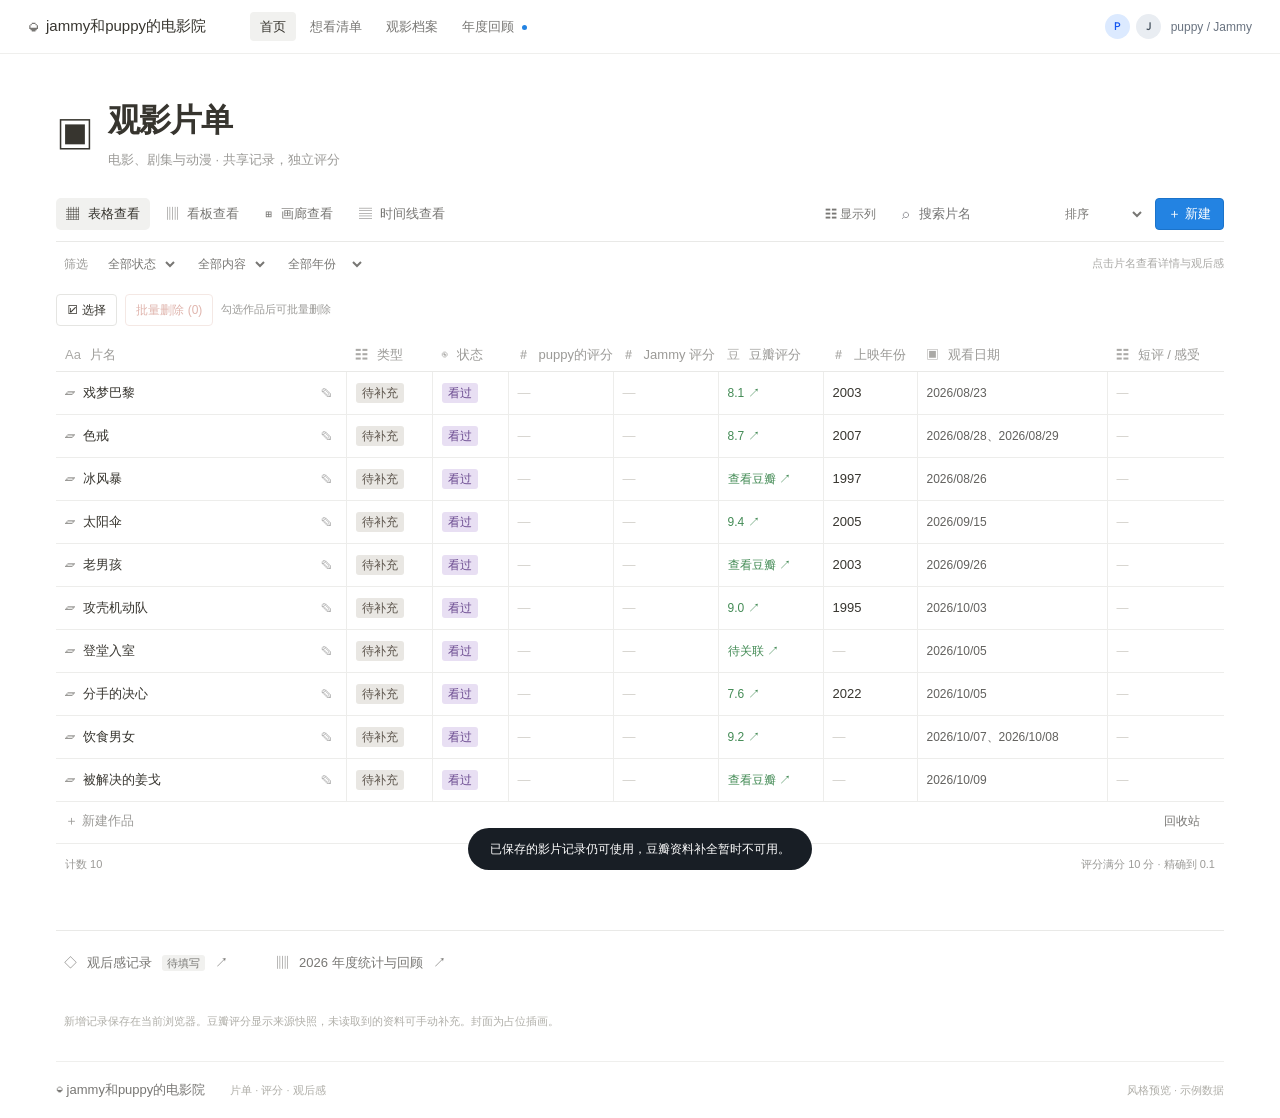
==== frontend/index.html @ 6b5eeed3 "Upload Jammy and Puppy cinema project" ====
<!doctype html>
<html lang="zh-CN">
<head><meta charset="UTF-8"><meta name="viewport" content="width=device-width,initial-scale=1"><meta name="theme-color" content="#ffffff"><title>jammy和puppy的电影院</title><link rel="stylesheet" href="style.css"></head>
<body>
<header class="header"><a class="brand" href="#home"><span class="brand-icon">◒</span> jammy和puppy的电影院<span class="brand-en">a shared viewing archive.</span></a><nav aria-label="主导航"><button data-page="home" class="active">首页</button><button data-page="want">想看清单</button><button data-page="watched">观影档案</button><button data-page="stats">年度回顾 <span class="tiny-dot"></span></button></nav><div class="people"><span class="avatar me">P</span><span class="avatar jammy">J</span><span class="people-label">puppy / Jammy</span></div></header>
<main id="main"></main>
<footer><a class="brand" href="#home">◒ jammy和puppy的电影院</a><span>片单 · 评分 · 观后感</span><span class="prototype">风格预览 · 示例数据</span></footer>
<dialog id="detail"><button class="close" aria-label="关闭详情">×</button><div id="detail-content"></div></dialog>
<dialog id="add" aria-labelledby="add-title"><button class="close" aria-label="关闭添加">×</button><div class="dialog-body"><span class="eyebrow">ADD TO WATCHLIST</span><h2 id="add-title">添加作品</h2><p class="muted add-intro">输入片名，选择正确年份与版本，自动关联豆瓣并带入资料。</p><div id="add-workflow"></div></div></dialog>
<dialog id="delete-confirm" aria-labelledby="delete-title"><button class="close" aria-label="关闭删除确认">×</button><div class="dialog-body"><h2 id="delete-title">删除这部作品？</h2><p id="delete-description"></p><p class="muted">作品将移到回收站，已有资料保留，随时可以恢复。</p><p id="delete-error" role="alert" class="form-error"></p><div class="delete-actions"><button data-cancel-delete>取消</button><button data-confirm-delete class="danger-button">移到回收站</button></div></div></dialog>
<dialog id="trash" aria-labelledby="trash-title"><button class="close" aria-label="关闭回收站">×</button><div class="dialog-body"><h2 id="trash-title">回收站</h2><p class="muted">删除的作品会保留在当前浏览器，可以随时恢复。</p><p id="trash-error" role="alert" class="form-error"></p><div id="trash-list"></div></div></dialog>
<div id="toast" role="status"></div><script src="app.js"></script><script src="film-metadata.js"></script><script src="add-film.js"></script><script src="add-search.js"></script><script src="delete-film.js"></script><script src="edit-film.js"></script><script src="sync-film-metadata.js"></script><script src="name-sources.js"></script>
<script src="metadata-search.js"></script></body></html>
---- frontend/style.css ----
@import url('https://fonts.googleapis.com/css2?family=DM+Sans:wght@400;500;600&family=Outfit:wght@400;500;600&display=swap');
.name-source-note{font-size:12px;color:#787774;line-height:1.8;margin-top:18px}.name-source-note a{color:#2383e2}
.row-selection-toolbar{display:flex;align-items:center;gap:8px;flex-wrap:wrap;margin:6px 0 12px;font-size:12px}.selection-delete-group{display:flex;align-items:center;gap:8px;flex-shrink:0}.row-selection-toolbar button{padding:6px 10px;border:1px solid #e5e5e2;border-radius:4px;background:#fff}.row-selection-toolbar span{color:#9b9a97;font-size:11px}.row-selection-toolbar button:disabled{opacity:.4;cursor:default}.row-selection-toolbar .bulk-delete{color:#b34835;border-color:#e5c6be}.row-checkbox{width:15px;height:15px;accent-color:#2383e2;cursor:pointer;vertical-align:middle}.film-table .selected-film-row td{background:#f1f7fd}
.editable-cell{display:block;width:100%;min-height:32px;text-align:inherit;font:inherit;color:inherit;border-radius:3px;padding:3px 0}.editable-cell:hover{background:#f1f7fd;box-shadow:inset 0 0 0 1px #d3e5f6}.editable-title{display:flex;align-items:center}.editable-title .title-cell{min-width:0;flex:1}.rename-cell{padding:4px;color:#aaa;font-size:12px}.rename-cell:hover{color:#2383e2}.cell-editor{min-width:100px;padding:4px 0}.cell-editor input,.cell-editor select,.cell-editor textarea{width:100%;padding:5px;border:1px solid #2383e2;border-radius:3px;font:inherit;background:#fff;color:#37352f}.cell-editor>div{display:flex;gap:8px;margin-top:4px}.cell-editor button{font-size:11px;color:#2383e2;padding:3px}.cell-error{display:block;color:#b34835;font-size:11px;white-space:normal;line-height:1.5}
.delete-row{font-size:12px;color:#9a6b62;padding:4px 7px;border-radius:4px}.delete-row:hover{background:#faefeb;color:#b34835}.row-footer{display:flex;align-items:center;justify-content:space-between;padding-right:16px}.trash-link{font-size:12px;color:#787774;padding:8px;white-space:nowrap}.delete-actions{display:flex;justify-content:flex-end;gap:12px;margin-top:24px}.delete-actions button{padding:9px 14px;border-radius:4px}.danger-button{background:#b34835;color:#fff}.trash-item{display:flex;justify-content:space-between;align-items:center;gap:16px;padding:14px 0;border-bottom:1px solid #efefed}.trash-item strong{font-size:14px;font-weight:500}.trash-item small{display:block;margin-top:4px;color:#787774;font-size:12px}.undo-delete{margin-left:16px;color:#fff;text-decoration:underline}.detail-delete{margin-top:16px}
.film-candidate{display:block;text-align:left;width:100%;padding:12px 14px;border:1px solid #e5e5e2;border-radius:5px;margin-bottom:8px;background:#fff;line-height:1.5}.film-candidate:hover{background:#f7f7f5}.film-candidate.selected{border-color:#2383e2;background:#f1f7fd}.candidate-name{display:block;font-size:14px;color:#37352f}.candidate-name small{font-size:12px;color:#787774;margin-left:8px}.candidate-meta{display:block;font-size:11px;color:#787774;margin-top:5px;overflow-wrap:anywhere}#film-candidates{max-height:320px;overflow-y:auto}
:root{--blue:#1456f0;--ink:#222222;--muted:#697380;--border:#e5e7eb;--radius:24px;--shadow:0 8px 26px rgba(44,30,116,.09)}
*{box-sizing:border-box}body{margin:0;background:#fff;color:var(--ink);font-family:'DM Sans','Microsoft YaHei',sans-serif;font-size:14px;line-height:1.5}button,input,select{font:inherit}button,a,input,select{-webkit-tap-highlight-color:transparent}button{cursor:pointer;transition:background .2s,transform .2s}button:focus-visible,a:focus-visible,input:focus-visible,select:focus-visible{outline:3px solid #a5c5ff;outline-offset:4px}a{text-decoration:none;color:inherit}button{border:0;background:none;color:inherit}h1,h2,h3,p{margin:0}h1,h2,h3{font-family:'Outfit','Microsoft YaHei',sans-serif;font-weight:500}h2{font-size:28px;letter-spacing:-.6px}h3{font-size:19px}p{line-height:1.8}.header{height:94px;display:flex;align-items:center;justify-content:space-between;max-width:1360px;padding:0 48px;margin:auto;border-bottom:1px solid #f2f3f5;gap:24px}.brand{display:flex;align-items:center;gap:10px;font-size:25px;font-weight:600;white-space:nowrap}.brand-icon{font-size:36px;color:var(--blue);line-height:1;transform:rotate(-30deg)}.brand-en{font-size:10px;font-weight:400;color:#8e8e93;margin-left:5px;align-self:flex-end;padding-bottom:6px}.header nav{display:flex;gap:6px}.header nav button{border-radius:9999px;padding:10px 17px;font-size:13px;color:#697380;white-space:nowrap}.header nav .active{color:#18181b;background:#f0f0f0}.tiny-dot{width:5px;height:5px;background:var(--blue);display:inline-block;border-radius:50%;margin-left:4px;vertical-align:middle}.people{display:flex;align-items:center}.avatar{width:34px;height:34px;border-radius:50%;display:inline-flex;align-items:center;justify-content:center;font-family:Outfit,sans-serif;font-weight:500;border:3px solid white}.me{background:#dceaff;color:#1456f0}.jammy{background:#f4dff0;color:#82457a;margin-left:-7px}.people-label{font-size:11px;color:#697380;margin-left:10px;white-space:nowrap}main{max-width:1280px;padding:0 48px;margin:auto}.hero{display:grid;grid-template-columns:1.15fr 1fr;align-items:center;min-height:416px;gap:64px;padding:56px 0 40px}.eyebrow{font-size:10px;letter-spacing:2.5px;color:#697380;display:block;font-weight:500;margin-bottom:17px}.hero h1{font-size:64px;letter-spacing:-3px;line-height:1.17;font-weight:500}.hero h1 span{color:var(--blue)}.hero p{margin-top:21px;color:var(--muted);font-size:14px}.hero-actions{display:flex;align-items:center;gap:23px;margin-top:27px}.primary{background:#181e25;color:#fff;border-radius:8px;padding:12px 21px;font-size:13px;display:inline-flex;align-items:center;gap:12px}.primary:hover{background:var(--blue);transform:translateY(-1px)}.text-button{font-size:12px;color:#45515e;display:inline-flex;gap:12px;align-items:center}.hero-art{position:relative;height:300px;background:linear-gradient(125deg,#edf1ff,#f5eafb 55%,#fff0e6);border-radius:24px;overflow:hidden;box-shadow:0 0 15px rgba(44,30,116,.1)}.hero-art:before{content:'';position:absolute;width:260px;height:260px;background:radial-gradient(circle,#ea5ec14a,transparent 65%);right:-70px;top:-100px}.orbit{position:absolute;width:360px;height:190px;border:1px solid #fff;border-radius:50%;transform:rotate(-25deg);left:35px;top:65px}.film-ticket{position:absolute;width:165px;height:220px;border-radius:12px;box-shadow:6px 9px 20px #2c1e7418;top:34px;left:22%;transform:rotate(-12deg);background:#203e67;overflow:hidden;color:white}.film-ticket.second{background:#a1b8c2;left:47%;top:48px;transform:rotate(12deg)}.film-ticket .art{height:160px}.film-ticket .ticket-title{font-family:Outfit,'Microsoft YaHei',sans-serif;padding:10px 12px;font-size:13px}.ticket-title small{display:block;font-size:8px;opacity:.65;letter-spacing:2px}.floating-label{position:absolute;bottom:20px;left:22px;background:#ffffffd9;backdrop-filter:blur(8px);padding:9px 14px;border-radius:9999px;font-size:10px;box-shadow:var(--shadow)}.float-heart{position:absolute;right:24px;top:25px;background:white;border-radius:50%;width:39px;height:39px;display:grid;place-items:center;color:var(--blue);font-size:23px}.art{position:relative;overflow:hidden;background:var(--bg);height:186px}.art:before,.art:after{content:'';position:absolute}.art.space{background:radial-gradient(ellipse at 72% 60%,#ffe9b2 0,#cc9f6b 3%,#798aa0 9%,#233449 27%,#071928 68%)}.art.space:before{width:220px;height:64px;border:4px solid #e8dbc777;border-radius:50%;transform:rotate(-18deg);top:45%;left:12%;box-shadow:0 0 15px #fae0b633}.art.space:after{width:3px;height:3px;background:white;left:20%;top:20%;box-shadow:70px 14px #fff,100px -8px #ffffff80,190px 36px #fff,8px 90px #fff,140px 88px #ffffff80}.art.city{background:linear-gradient(#ddb7cc,#b9bed7 50%,#737ca4)}.art.city:before{width:200%;height:60%;bottom:-15px;left:-30%;background:repeating-linear-gradient(90deg,#414963 0 15px,#535d76 15px 29px);transform:rotate(-8deg)}.art.city:after{width:58px;height:58px;background:#ffe9bf;border-radius:50%;top:28px;right:40px;box-shadow:0 0 40px #ffe9bf50}.art.sea{background:linear-gradient(#c1d9de 0 46%,#84b1bf 47%,#347c98)}.art.sea:before{background:#f4e3c4;width:180px;height:100px;bottom:-50px;left:-20px;border-radius:50%;transform:rotate(20deg)}.art.sea:after{border-bottom:75px solid #ecede3;border-left:2px solid transparent;border-right:50px solid transparent;width:0;height:0;bottom:24px;right:65px;filter:drop-shadow(2px 4px 2px #507a88)}.art.forest{background:linear-gradient(#cedbb6,#879f75)}.art.forest:before{width:240%;height:150%;left:-50%;top:26%;border-radius:50%;background:#537b5f;box-shadow:80px -15px 0 #749567}.art.forest:after{width:67px;height:85px;background:#c2cdb0;border-radius:50% 50% 35% 35%;bottom:16px;right:28%;box-shadow:inset 0 -15px #acb99b}.art.orange{background:linear-gradient(130deg,#f4bc8e,#d87c60)}.art.orange:before{width:80px;height:130px;background:#785845;left:40%;bottom:-30px;border-radius:50% 50% 0 0;transform:rotate(-15deg)}.art.orange:after{width:50px;height:50px;background:#f2d5a6;left:45%;top:25px;border-radius:50%}.art-text{position:absolute;bottom:18px;left:20px;right:20px;color:#fff;font-family:Outfit,sans-serif;font-size:20px;letter-spacing:2px;text-shadow:0 2px 12px #0005}.art-text small{display:block;font-size:9px;letter-spacing:3px;opacity:.8}.metrics{display:grid;grid-template-columns:repeat(4,1fr);padding:22px 0;border-top:1px solid #f2f3f5;border-bottom:1px solid #f2f3f5;margin-bottom:46px}.metric{padding:0 27px;border-left:1px solid #f2f3f5}.metric:first-child{padding-left:0;border:0}.metric-label{color:#697380;font-size:11px}.metric-value{font-family:Outfit,sans-serif;font-size:30px;line-height:1.5;letter-spacing:-1px}.metric-value span{font-size:11px;margin-left:9px;letter-spacing:0;color:#8e8e93}.section-heading{display:flex;align-items:center;justify-content:space-between;margin-bottom:24px}.section-heading p{font-size:12px;color:#8e8e93;margin-top:5px}.pill{border-radius:9999px;background:#f0f0f0;padding:8px 14px;font-size:11px}.filters{display:flex;gap:8px;align-items:center;flex-wrap:wrap;margin-bottom:24px}.filters button{border-radius:9999px;padding:8px 15px;color:#697380;font-size:12px}.filters button.active{background:#181e25;color:white}.filters select{background:white;color:#697380;border:1px solid #e5e7eb;border-radius:9999px;padding:7px 12px;font-size:12px}.search{display:flex;align-items:center;gap:8px;color:#8e8e93;border:1px solid #e5e7eb;border-radius:9999px;padding:8px 14px;margin-left:auto}.search input{border:0;outline:0;width:140px;background:transparent;font-size:12px;color:#222}.grid{display:grid;grid-template-columns:repeat(4,1fr);gap:22px}.movie{border:1px solid #f2f3f5;border-radius:20px;overflow:hidden;background:white;text-align:left;padding:0;width:100%;transition:transform .2s,box-shadow .2s}.movie:hover{transform:translateY(-5px);box-shadow:var(--shadow)}.movie .art{margin:8px;border-radius:14px}.movie-body{padding:9px 18px 18px}.movie-meta{display:flex;gap:7px;font-size:10px;color:#8e8e93;margin:6px 0 17px}.movie-bottom{display:flex;justify-content:space-between;align-items:center;font-size:11px;color:#697380}.tag{border-radius:9999px;background:#f0f4ff;color:var(--blue);font-size:10px;padding:4px 8px}.priority{position:absolute;top:12px;left:12px;background:#fffdf1e8;color:#765526;border-radius:9999px;font-size:9px;padding:4px 9px}.scores{font-family:Outfit,sans-serif;font-size:12px}.scores .you{color:var(--blue);margin-right:9px}.scores .other{color:#697380}.lower{display:grid;grid-template-columns:1.1fr 1fr;gap:24px;margin:48px 0 60px}.panel{border:1px solid #e5e7eb;border-radius:24px;padding:28px}.panel h3{font-size:20px}.panel-header{display:flex;justify-content:space-between;align-items:center}.panel p{color:#697380;font-size:12px;margin-top:8px}.review-row{display:flex;align-items:center;gap:14px;margin-top:24px;padding-top:20px;border-top:1px solid #f2f3f5}.mini-art{width:56px;height:70px;border-radius:8px;flex-shrink:0}.review-row h4{margin:0;font-weight:500;font-size:13px}.review-row small{display:block;margin-top:6px;color:#8e8e93;font-size:10px}.review-row .pill{margin-left:auto;color:var(--blue);background:#eff4ff;white-space:nowrap}.recap-panel{background:linear-gradient(130deg,#f2f5ff,#f7f2fa 60%,#fff5ee);border:0;position:relative;overflow:hidden}.recap-panel .eyebrow{font-size:9px;color:#697380;margin-bottom:8px}.recap-number{position:absolute;font:500 128px/1 Outfit,sans-serif;right:12px;bottom:-20px;color:#ffffffb3;letter-spacing:-8px;pointer-events:none}.recap-panel button{margin-top:27px;position:relative}.page-top{padding:52px 0 36px;display:flex;justify-content:space-between;align-items:center}.page-top h1{font-size:42px;letter-spacing:-1.5px}.page-top p{color:#697380;margin-top:9px}.page-top .eyebrow{margin-bottom:12px}.archive{padding-bottom:70px}.empty{text-align:center;padding:60px;color:#697380;grid-column:1/-1}.stats-grid{display:grid;grid-template-columns:1.3fr 1fr;gap:24px;margin-bottom:60px}.bars{display:flex;align-items:flex-end;height:150px;gap:16px;margin:24px 0 10px}.bar-col{flex:1;display:flex;flex-direction:column;align-items:center;justify-content:flex-end;height:100%;gap:8px;color:#697380;font-size:10px}.bar-col i{display:block;background:#c6d7ff;border-radius:7px 7px 3px 3px;width:100%;max-width:35px}.bar-col:nth-child(5) i{background:var(--blue)}.stat-line{display:flex;justify-content:space-between;padding:17px 0;border-bottom:1px solid #f2f3f5;color:#697380;font-size:12px}.stat-line strong{font-weight:500;color:#222}footer{border-top:1px solid #f2f3f5;max-width:1184px;margin:auto;padding:27px 0;display:flex;align-items:center;gap:25px;color:#8e8e93;font-size:10px}footer .brand{color:#222;font-size:18px}footer .prototype{margin-left:auto}dialog{border:0;border-radius:24px;padding:0;width:650px;max-width:calc(100vw - 32px);max-height:88vh;box-shadow:0 20px 80px #181e2526;color:#222}dialog::backdrop{background:#181e254a;backdrop-filter:blur(5px)}.close{position:absolute;right:16px;top:14px;width:32px;height:32px;background:#ffffffd9;border-radius:50%;font-size:24px;z-index:2}.detail-art{height:210px}.dialog-body{padding:32px}.dialog-body h2{margin-bottom:8px}.detail-meta{color:#697380;font-size:12px;margin-bottom:20px}.review-pair{display:grid;grid-template-columns:1fr 1fr;gap:14px;margin:24px 0}.review-box{background:#f7f8fa;border-radius:16px;padding:18px}.review-box .score{font:500 30px Outfit,sans-serif;color:var(--blue);margin:16px 0 10px}.review-box p{font-size:12px;color:#697380}.review-box.locked{background:repeating-linear-gradient(-45deg,#f7f8fa,#f7f8fa 8px,#f2f3f7 8px,#f2f3f7 9px)}.review-box.locked .score{color:#8e8e93}.demo-note{font-size:10px;color:#8e8e93;margin-top:18px}.dialog-search{margin:25px 0 18px;border-radius:12px}.dialog-search input{width:100%;padding:5px}.result{display:flex;align-items:center;gap:16px;border-bottom:1px solid #f2f3f5;padding:13px 0}.result .mini-art{width:45px;height:55px}.result strong{font-weight:500}.result small{display:block;color:#8e8e93;font-size:11px}.result button{margin-left:auto}.muted{color:#697380}#toast{position:fixed;bottom:30px;left:50%;transform:translate(-50%,20px);background:#181e25;color:white;padding:12px 22px;border-radius:9999px;opacity:0;pointer-events:none;transition:.2s;font-size:12px;z-index:10}#toast.show{opacity:1;transform:translate(-50%,0)}
@media(min-width:1450px){.hero{min-height:460px}.hero h1{font-size:72px}.hero-art{height:320px}.film-ticket{top:45px}.film-ticket.second{top:62px}}
@media(max-width:1100px){.brand-en,.people-label{display:none}.header{padding:0 32px}.header nav button{padding:9px 12px}main{padding:0 32px}.hero{gap:32px}.hero h1{font-size:52px}.grid{gap:16px}.movie-body{padding:8px 12px 16px}.movie .art{height:155px}footer{margin:0 32px}.film-ticket{left:15%}.film-ticket.second{left:43%}}
@media(max-width:767px){.header{height:auto;min-height:100px;flex-wrap:wrap;padding:17px 20px 10px;gap:12px}.brand{font-size:22px}.header nav{order:3;width:100%;justify-content:space-between}.header nav button{font-size:11px;padding:8px 11px}.people{margin-left:auto}.avatar{width:29px;height:29px}main{padding:0 20px}.hero{grid-template-columns:1fr;gap:30px;padding:38px 0 30px}.hero h1{font-size:44px;letter-spacing:-2px}.hero p{font-size:12px;margin-top:17px}.hero-art{height:255px}.film-ticket{top:18px;left:22%}.film-ticket.second{top:32px;left:46%}.metrics{grid-template-columns:repeat(2,1fr);gap:18px;margin-bottom:32px;padding:22px 0}.metric{padding:0 16px}.metric:nth-child(3){padding-left:0;border:0}.metric-value{font-size:26px}.grid{grid-template-columns:repeat(2,1fr);gap:14px}.movie .art{height:160px}.art-text{font-size:15px;left:12px}.movie-body h3{font-size:16px}.movie-meta{font-size:9px;margin-bottom:12px}.movie-bottom{font-size:9px;flex-wrap:wrap;gap:8px}.section-heading h2{font-size:23px}.section-heading p{font-size:10px}.search{margin-left:0;flex:1}.search input{width:100%}.filters{gap:5px}.filters button{padding:7px 12px}.filters select{font-size:11px}.lower,.stats-grid{grid-template-columns:1fr;margin:32px 0;gap:16px}.panel{padding:22px}.page-top{padding:35px 0 28px;gap:15px}.page-top h1{font-size:32px}.page-top p{font-size:12px}.page-top .primary{padding:10px 13px;white-space:nowrap;font-size:11px}footer{margin:0 20px;padding:22px 0;flex-wrap:wrap;gap:10px}footer>span:nth-child(2){width:100%;order:3}.dialog-body{padding:25px}.review-pair{grid-template-columns:1fr}.hero-art .art{height:160px}}
@media(prefers-reduced-motion:reduce){*{transition:none!important}}

/* MiniMax typography, gallery spacing and neutral archive presentation. */
/* Previous exploration retained below; database overrides at end define current style. */
.header{position:sticky;top:0;z-index:5;background:#fff;max-width:none;padding-left:max(32px,calc((100vw - 1264px)/2));padding-right:max(32px,calc((100vw - 1264px)/2))}
.header nav button{font-size:14px;font-weight:500}
.jammy{background:#e9edf2;color:#45515e;margin-left:6px}
p{line-height:1.5}
.hero{padding:64px 0;min-height:460px;grid-template-columns:1.2fr 1fr}
.hero h1{font-size:80px;line-height:1.1;font-weight:500;letter-spacing:-3px}
.hero p{font-size:16px;line-height:1.5;color:#45515e}
.hero-art{background:linear-gradient(125deg,#bfdbfe,#e0ddfc 58%,#f5c8ae);box-shadow:0 0 15px rgba(44,30,116,.16)}
.hero-art:before{background:radial-gradient(circle,#3daeff55,transparent 65%)}
.catalog-symbol{position:absolute;right:24px;top:25px;background:#fff9;border-radius:13px;width:39px;height:39px;display:grid;place-items:center;color:var(--blue);font-size:23px}
.film-ticket{transform:rotate(-7deg)}.film-ticket.second{transform:rotate(7deg)}
h2{font-size:31px;font-weight:600;line-height:1.5}
.section-heading p,.movie-meta{font-size:13px;line-height:1.7}
.metric-label{font-size:13px}.metric-value{font-family:'Roboto','DM Sans',sans-serif;font-variant-numeric:tabular-nums}
.movie-body h3{font-size:24px;line-height:1.5}.movie-body{padding:16px 20px 20px}
.movie{box-shadow:0 4px 6px rgba(0,0,0,.04)}
.lower{margin-top:64px;margin-bottom:80px}
.recap-panel{background:linear-gradient(130deg,#e8eeff,#e1ddfb 65%,#f8ddc8)}
footer{max-width:none;background:#181e25;color:#ffffffb3;margin:0;padding:32px max(32px,calc((100vw - 1184px)/2));font-size:13px;border:0}footer .brand{color:#fff}
@media(min-width:768px) and (max-width:1024px){.hero h1{font-size:56px}.hero{gap:32px}.grid{grid-template-columns:repeat(2,1fr)}}
@media(max-width:767px){.header{padding:17px 20px 10px}.header nav button{font-size:12px}.hero{padding:40px 0;grid-template-columns:1fr;min-height:0}.hero h1{font-size:40px;line-height:1.1;letter-spacing:-1.5px}.hero p{font-size:14px}.grid{grid-template-columns:1fr}.movie .art{height:210px}.movie-body h3{font-size:24px}.movie-meta{font-size:13px}.movie-bottom{font-size:12px}.section-heading h2{font-size:26px}.section-heading p{font-size:12px}.lower{margin:40px 0}.film-ticket{left:16%}.film-ticket.second{left:45%}footer{margin:0;padding:28px 20px;font-size:11px}}

/* Notion-inspired database workspace */
/* Timeline uses the same records and database controls. */
[hidden]{display:none!important}.add-intro{font-size:13px;margin:4px 0 20px}.add-source-tabs{display:flex;gap:8px;margin-bottom:20px;border-bottom:1px solid #e9e9e7;padding-bottom:10px}.add-source-tabs button{font-size:12px;padding:7px 10px;border-radius:4px;color:#787774}.add-source-tabs button.active{background:#f1f1ef;color:#37352f}.form-field{display:block;margin-bottom:16px}.form-field>span{display:block;font-size:12px;color:#787774;margin-bottom:7px}.form-field input,.form-field select,.form-field textarea{width:100%;border:1px solid #e5e5e2;border-radius:4px;padding:9px 10px;font:13px/1.5 Arial,'Microsoft YaHei',sans-serif;color:#37352f;background:#fff}.form-field textarea{resize:vertical}.form-field input::placeholder,.form-field textarea::placeholder{color:#b0afa9}.lookup-line{display:flex;gap:8px}.lookup-line input{min-width:0}.secondary-button{flex-shrink:0;border:1px solid #e5e5e2;padding:8px 12px;border-radius:4px;font-size:12px;color:#62615e;background:#f8f8f6;display:inline-flex;align-items:center}.secondary-button:disabled{opacity:.5;cursor:wait}.field-help{font-size:11px;color:#9b9a97;margin:-4px 0 16px}.lookup-notice{font-size:12px;line-height:1.7;color:#62615e;background:#f7f7f5;padding:12px;border-radius:4px;margin:16px 0 22px}.lookup-notice.warning{background:#faf4e8;color:#8b6d34}.form-grid{display:grid;grid-template-columns:1fr 1fr;gap:0 16px}.form-section-heading{font-size:13px;font-weight:500;border-top:1px solid #efefed;padding-top:18px;margin:10px 0 16px}.form-footer{display:flex;align-items:center;justify-content:space-between;gap:12px;border-top:1px solid #efefed;padding-top:16px}.form-footer>span{font-size:11px;color:#9b9a97}.form-footer .primary{background:#2383e2;border-radius:4px;padding:9px 14px}.form-error{font-size:12px;color:#b34835;margin-bottom:12px}.work-information{margin-bottom:20px}.work-information p{white-space:pre-wrap;font-size:12px;color:#62615e;margin:8px 0;line-height:1.7}.work-information span{display:block;color:#9b9a97;font-size:11px;margin-bottom:3px}@media(max-width:767px){.form-grid{grid-template-columns:1fr}.lookup-line{flex-wrap:wrap}.lookup-line .secondary-button{width:100%;justify-content:center}.form-footer{align-items:flex-start;flex-direction:column}.form-footer .primary{width:100%;justify-content:center}.add-source-tabs button{font-size:11px}}
.douban-link{color:#438b55;font-size:12px}.douban-link:hover{text-decoration:underline}.douban-detail{padding:14px 16px;margin:16px 0 22px;border:1px solid #e4ebe3;border-radius:5px;background:#f8fbf7}.douban-detail>a{font-size:14px;color:#438b55}.douban-detail p{font-size:11px;color:#9b9a97;margin-top:6px}.douban-detail .rating-source{font-size:11px;display:inline-block;margin-top:6px}
.column-menu{position:relative;font-size:12px;color:#787774}.column-menu summary{list-style:none;cursor:pointer;white-space:nowrap;padding:6px 8px;border-radius:4px}.column-menu summary::-webkit-details-marker{display:none}.column-menu summary:hover,.column-menu[open] summary{background:#f1f1ef}.column-options{position:absolute;top:34px;right:0;width:218px;padding:8px;background:#fff;border:1px solid #e9e9e7;border-radius:6px;box-shadow:0 6px 24px #00000014;z-index:8;max-height:70vh;overflow-y:auto}.column-options p{font-size:11px;color:#9b9a97;padding:6px 8px 10px}.column-options label{display:flex;align-items:center;gap:9px;padding:6px 8px;border-radius:4px;cursor:pointer;color:#37352f;font-size:12px}.column-options label:hover{background:#f5f5f3}.column-options input{accent-color:#2383e2;margin:0;width:14px;height:14px}.column-options small{margin-left:auto;font-size:10px;color:#aaa9a6}.column-tip{display:block;border-top:1px solid #efefed;margin-top:8px;padding:10px 8px 4px;color:#9b9a97;font-size:10px}
.timeline-controls{display:flex;justify-content:space-between;align-items:center;padding:15px 5px;font-size:13px;color:#787774}.timeline-controls strong{font-weight:500;color:#37352f}.timeline-controls>div{display:flex;align-items:center;gap:8px}.timeline-controls select{border:0;background:#fff;color:#787774;font-size:12px;padding:4px}.timeline-controls button{font-size:13px;padding:3px 9px;border-radius:4px}.timeline-controls button:hover{background:#f1f1ef}.timeline-scroll{overflow:auto;border-top:1px solid #e9e9e7;border-bottom:1px solid #e9e9e7}.timeline-canvas{min-width:calc(270px + var(--track-width));width:100%;position:relative}.timeline-header,.timeline-row{display:grid;grid-template-columns:270px 1fr}.timeline-header{height:53px}.timeline-item{position:sticky;left:0;z-index:2;background:#fff;border-right:1px solid #e9e9e7;border-bottom:1px solid #efefed;display:flex;align-items:center;justify-content:space-between;gap:8px;padding:0 12px;font-size:13px}.timeline-column-title{font-size:12px;color:#9b9a97;font-weight:400}.timeline-item button{padding:0;text-align:left;color:#9b9a97;display:flex;gap:9px;align-items:center;min-width:0}.timeline-item strong{font-weight:400;color:#37352f;overflow:hidden;white-space:nowrap;text-overflow:ellipsis}.timeline-item .notion-tag{flex-shrink:0}.timeline-dates{display:grid;grid-template-columns:repeat(var(--days),1fr);border-bottom:1px solid #e9e9e7}.timeline-day{text-align:center;color:#9b9a97;font-size:11px;padding:5px 0;min-width:0}.timeline-day small{display:block;font-size:10px}.timeline-day span{display:inline-flex;align-items:center;justify-content:center;width:22px;height:22px;margin-top:1px}.timeline-day.weekend{background:#f7f7f5}.timeline-day.today span{background:#2383e2;color:#fff;border-radius:50%}.timeline-row{height:44px}.timeline-track{position:relative;border-bottom:1px solid #efefed;background:repeating-linear-gradient(to right,transparent 0,transparent calc(100% / var(--days) - 1px),#f0f0ee calc(100% / var(--days) - 1px),#f0f0ee calc(100% / var(--days)))}.timeline-row:hover .timeline-item,.timeline-row:hover .timeline-track{background-color:#fafaf8}.timeline-bar{position:absolute;top:7px;height:29px;background:#e3edf9;border:1px solid #ccdff2;color:#355879;border-radius:4px;display:flex;align-items:center;gap:10px;padding:0 9px;overflow:hidden;white-space:nowrap;text-overflow:ellipsis;font-size:12px;text-align:left}.timeline-bar.planned{background:#f5efdf;border:1px dashed #d8cbaa;color:#7d693a}.timeline-bar small{font-size:10px;opacity:.7}.timeline-bar.single{padding:0;justify-content:center;font-size:10px;min-width:20px}.timeline-bar:hover{filter:brightness(.97)}.timeline-unscheduled,.timeline-outside{position:absolute;left:12px;top:14px;font-size:11px;color:#b0afa9}.timeline-legend{display:flex;align-items:center;gap:20px;font-size:11px;color:#9b9a97;padding:13px 4px;flex-wrap:wrap}.timeline-legend>span{display:flex;align-items:center;gap:6px}.timeline-legend>span:last-child{margin-left:auto}.timeline-legend i{display:inline-block;width:13px;height:10px;border-radius:2px}.legend-completed{background:#e3edf9;border:1px solid #ccdff2}.legend-planned{background:#f5efdf;border:1px dashed #d8cbaa}.timeline-note{font-size:11px;color:#9b9a97;margin:0 4px 12px;line-height:1.6}
@media(max-width:767px){.view-tabs{gap:1px;flex-wrap:wrap}.view-tabs button{font-size:11px;padding:6px 7px}.timeline-controls{gap:8px;flex-wrap:wrap}.timeline-legend{gap:10px}.timeline-legend>span:last-child{margin-left:0}.timeline-header,.timeline-row{grid-template-columns:210px 1fr}.timeline-canvas{min-width:calc(210px + var(--track-width))}.timeline-item{padding:0 8px;font-size:12px}}
:root{--ink:#37352f;--muted:#787774;--blue:#2383e2;--border:#e9e9e7}
body{font-family:Arial,'Microsoft YaHei',sans-serif;font-size:14px;color:#37352f}
h1,h2,h3{font-family:inherit}
.header{height:54px;min-height:54px;padding:0 28px;border-bottom:1px solid #efefed;gap:24px;position:sticky;top:0;z-index:5}
.brand{font-size:15px;font-weight:500;gap:8px}.brand-icon{color:#787774;font-size:20px;transform:none}.brand-en{display:none}
.header nav{gap:4px;margin-right:auto;margin-left:20px}.header nav button{font-size:13px;border-radius:4px;padding:5px 10px;color:#787774}.header nav .active{background:#f1f1ef;color:#37352f}
.avatar{width:25px;height:25px;border:0;font-size:11px}.people-label{font-size:12px}
main{max-width:none;padding:0 56px}.database-page{padding-top:46px;padding-bottom:32px}
.database-title{display:flex;align-items:center;gap:14px;margin-bottom:28px}.page-icon{font-size:38px;color:#37352f;line-height:1}.database-title h1{font-size:32px;font-weight:600;line-height:1.3;letter-spacing:-1px}.database-title p{font-size:13px;color:#9b9a97;margin-top:8px}
.database-tools{display:flex;align-items:center;justify-content:space-between;gap:16px;border-bottom:1px solid #e9e9e7;padding-bottom:10px}.view-tabs{display:flex;gap:6px}.view-tabs button{font-size:13px;padding:6px 10px;border-radius:5px;white-space:nowrap;color:#787774}.view-tabs button span{margin-right:5px}.view-tabs button.active{background:#f1f1ef;color:#37352f;font-weight:500}.view-tabs button:hover{background:#f1f1ef}
.table-actions{display:flex;align-items:center;gap:10px}.search{border:0;border-radius:4px;background:none;padding:6px 8px}.search input{font-size:13px;width:120px}.table-actions select,.database-filters select{border:0;background:white;color:#787774;font-size:12px;padding:6px;border-radius:4px;cursor:pointer}.table-actions .primary{background:#2383e2;border:1px solid #1b73ca;border-radius:4px;padding:5px 12px;font-size:13px}.primary:hover{transform:none;background:#1b73ca}
.database-filters{display:flex;align-items:center;gap:10px;padding:8px 0 10px;color:#9b9a97;font-size:12px}.filter-label{padding-left:8px}.database-hint{margin-left:auto;color:#aaa9a6;font-size:11px}
.table-scroll{overflow-x:auto;padding-bottom:3px}.film-table{border-collapse:collapse;width:100%;min-width:1510px;table-layout:fixed;font-size:13px}.film-table th{text-align:left;font-weight:400;color:#9b9a97;height:34px;border-bottom:1px solid #e9e9e7;white-space:nowrap;padding:6px 9px}.film-table th span{margin-right:5px;color:#aaa9a6}.film-table th:first-child{width:290px}.film-table th:nth-child(2){width:75px}.film-table th:nth-child(3){width:86px}.film-table th:nth-child(4){width:76px}.film-table th:nth-child(5){width:74px}.film-table th:nth-child(6),.film-table th:nth-child(7){width:105px}.film-table th:nth-child(8){width:94px}.film-table th:nth-child(9){width:115px}.film-table th:nth-child(10){width:190px}.film-table th:nth-child(11){width:83px}.film-table th:nth-child(12){width:85px}.film-table th:nth-child(13){width:108px}.film-table th:nth-child(14){width:60px}
.film-table td{height:42px;padding:5px 9px;border-bottom:1px solid #ededeb;border-right:1px solid #ededeb;white-space:nowrap;overflow:hidden;text-overflow:ellipsis}.film-table td:last-child{border-right:0}.film-table tbody tr:hover{background:#f7f7f5}.title-cell{display:flex;align-items:center;gap:8px;padding:0;text-align:left;width:100%;height:30px;white-space:nowrap}.title-cell strong{font-weight:500;flex-shrink:0}.doc-icon{font-size:20px;color:#9b9a97}.original-title{font-size:11px;overflow:hidden;text-overflow:ellipsis;color:#787774}.open-arrow{margin-left:auto;color:#9b9a97;opacity:0}.title-cell:hover .open-arrow{opacity:1}
.notion-tag{display:inline-block;font-size:12px;line-height:20px;padding:0 6px;border-radius:3px;color:#5a5249;background:#e9e7e3}.media-电影{background:#ffe2dd;color:#8a4135}.media-剧集{background:#e4def3;color:#654589}.media-动漫{background:#fae8c6;color:#836028}.media-纪录片{background:#dce9e5;color:#356957}.genre-科幻{background:#dce8f6;color:#315d85}.genre-爱情{background:#f5dce6;color:#884964}.genre-剧情{background:#f5e5bc;color:#896b28}.genre-奇幻{background:#e7dcf2;color:#71518c}.genre-自然{background:#dce8db;color:#3c6c46}.status-want{background:#dcebe3;color:#3c6a56}.status-watched{background:#e8dff3;color:#6b4b90}.language{background:#dce9f7;color:#356491}.priority-high{background:#fae3d8;color:#984e2b}.numeric{font-variant-numeric:tabular-nums}.date-cell{font-size:12px;color:#62615e}.blank{color:#d3d1cb}.locked-value,.pending-review{color:#9b9a97;font-size:11px}.pending-review{padding:0}.comment-cell{color:#787774;font-size:12px}.author-cell{color:#787774;font-size:12px}.cover-cell{display:block;width:20px;height:28px;border-radius:3px;padding:0}.cover-cell:before,.cover-cell:after{transform:scale(.2);transform-origin:top left}.new-row{display:block;padding:9px;color:#9b9a97;font-size:13px;text-align:left}.new-row:hover{background:#f1f1ef}.database-summary{display:flex;justify-content:space-between;font-size:11px;color:#9b9a97;border-top:1px solid #ededeb;padding:12px 9px}
.extensions{display:flex;gap:32px;margin-top:46px;border-top:1px solid #e9e9e7;padding:16px 0}.extensions button{display:flex;align-items:center;gap:10px;font-size:13px;color:#787774;padding:6px 8px;border-radius:4px}.extensions button:hover{background:#f1f1ef}.extension-count{font-size:11px;background:#f1f1ef;padding:0 5px;border-radius:3px}.workspace-note{font-size:11px;color:#b0afa9;margin:18px 8px 0}.board-view{display:grid;grid-template-columns:1fr 1fr;gap:24px;padding:18px 0}.board-column{background:#f7f7f5;padding:12px;border-radius:5px}.board-heading{display:flex;align-items:center;gap:12px;margin-bottom:14px;color:#9b9a97;font-size:12px}.board-card{display:block;text-align:left;width:100%;background:white;border:1px solid #e9e9e7;border-radius:5px;margin-bottom:10px;padding:16px;box-shadow:0 2px 3px #00000005}.board-card strong{font-weight:500}.board-card p{font-size:12px;color:#9b9a97;margin:10px 0}.gallery-view{padding:18px 0;gap:16px}.gallery-view .movie{border-radius:5px;box-shadow:0 2px 3px #00000005}.gallery-view .art{margin:0;border-radius:0;height:170px}.gallery-view .movie-body h3{font-size:16px}.gallery-view .movie-meta{font-size:12px}.gallery-view .movie-body{padding:14px}.movie:hover{transform:none;box-shadow:0 2px 8px #00000008}.tag,.pill{border-radius:4px}.panel{border-radius:5px;box-shadow:none}.page-top h1{font-size:32px}.metrics{margin-bottom:32px}.recap-panel{background:#f7f7f5}footer{margin:0 56px;background:white;color:#b0afa9;border-top:1px solid #efefed;padding:18px 0;font-size:11px}footer .brand{color:#787774;font-size:13px}dialog{border-radius:8px}.detail-art{height:150px}.review-box{border-radius:5px}.dialog-body h2{font-size:26px}
@media(max-width:1024px){main{padding:0 32px}footer{margin:0 32px}.database-hint{display:none}.header{padding:0 24px}.header nav{margin-left:0}.people-label{display:none}.gallery-view{grid-template-columns:repeat(2,1fr)}}
@media(max-width:767px){.header{height:auto;min-height:76px;flex-wrap:wrap;padding:12px 16px 8px;gap:10px}.header nav{order:3;width:100%;justify-content:flex-start;gap:5px}.header nav button{font-size:12px;padding:4px 8px}.people{margin-left:auto}main{padding:0 16px}.database-page{padding-top:28px}.database-title h1{font-size:28px}.database-title p{font-size:12px}.database-title{margin-bottom:22px}.database-tools{flex-wrap:wrap;gap:10px}.table-actions{width:100%;justify-content:flex-end}.table-actions .search{margin-right:auto}.database-filters{gap:4px;flex-wrap:wrap}.filter-label{display:none}.database-summary{gap:10px;font-size:10px}.extensions{flex-direction:column;gap:8px;margin-top:30px}.board-view{grid-template-columns:1fr}.gallery-view{grid-template-columns:1fr}.workspace-note{margin:16px 0}footer{margin:0 16px;padding:18px 0}.film-table th:first-child{width:240px}.film-table th:first-child,.film-table td:first-child{position:sticky;left:0;background:#fff;z-index:1;border-right:1px solid #e9e9e7}.original-title{display:none}.page-top{align-items:flex-start}.metrics{grid-template-columns:1fr 1fr}}
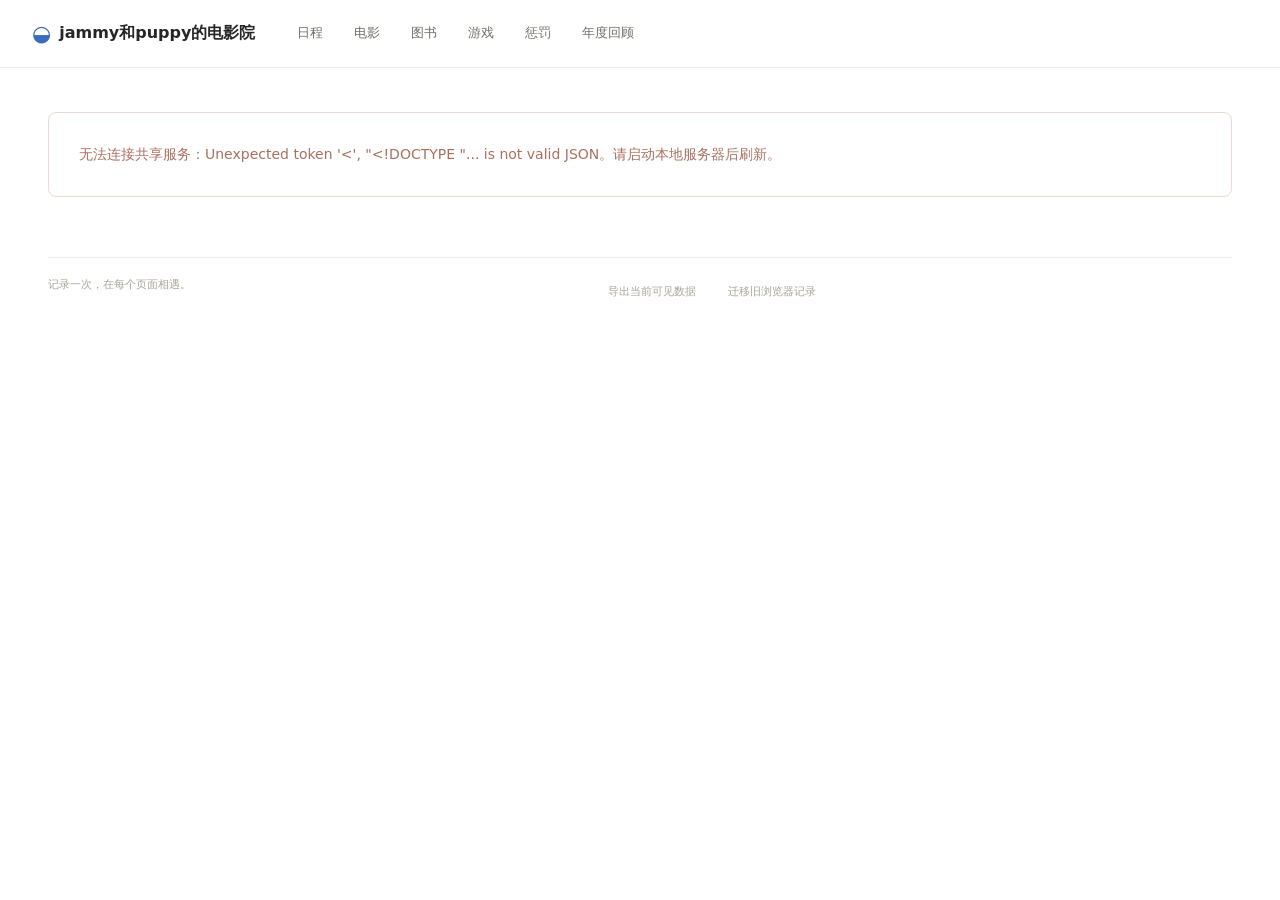
==== commit 36ecbe2f: "Build shared life tracker with infinite timeline and Jammy handoff" ====
--- a/frontend/index.html
+++ b/frontend/index.html
@@ -1,13 +1,3 @@
 <!doctype html>
-<html lang="zh-CN">
-<head><meta charset="UTF-8"><meta name="viewport" content="width=device-width,initial-scale=1"><meta name="theme-color" content="#ffffff"><title>jammy和puppy的电影院</title><link rel="stylesheet" href="style.css"></head>
-<body>
-<header class="header"><a class="brand" href="#home"><span class="brand-icon">◒</span> jammy和puppy的电影院<span class="brand-en">a shared viewing archive.</span></a><nav aria-label="主导航"><button data-page="home" class="active">首页</button><button data-page="want">想看清单</button><button data-page="watched">观影档案</button><button data-page="stats">年度回顾 <span class="tiny-dot"></span></button></nav><div class="people"><span class="avatar me">P</span><span class="avatar jammy">J</span><span class="people-label">puppy / Jammy</span></div></header>
-<main id="main"></main>
-<footer><a class="brand" href="#home">◒ jammy和puppy的电影院</a><span>片单 · 评分 · 观后感</span><span class="prototype">风格预览 · 示例数据</span></footer>
-<dialog id="detail"><button class="close" aria-label="关闭详情">×</button><div id="detail-content"></div></dialog>
-<dialog id="add" aria-labelledby="add-title"><button class="close" aria-label="关闭添加">×</button><div class="dialog-body"><span class="eyebrow">ADD TO WATCHLIST</span><h2 id="add-title">添加作品</h2><p class="muted add-intro">输入片名，选择正确年份与版本，自动关联豆瓣并带入资料。</p><div id="add-workflow"></div></div></dialog>
-<dialog id="delete-confirm" aria-labelledby="delete-title"><button class="close" aria-label="关闭删除确认">×</button><div class="dialog-body"><h2 id="delete-title">删除这部作品？</h2><p id="delete-description"></p><p class="muted">作品将移到回收站，已有资料保留，随时可以恢复。</p><p id="delete-error" role="alert" class="form-error"></p><div class="delete-actions"><button data-cancel-delete>取消</button><button data-confirm-delete class="danger-button">移到回收站</button></div></div></dialog>
-<dialog id="trash" aria-labelledby="trash-title"><button class="close" aria-label="关闭回收站">×</button><div class="dialog-body"><h2 id="trash-title">回收站</h2><p class="muted">删除的作品会保留在当前浏览器，可以随时恢复。</p><p id="trash-error" role="alert" class="form-error"></p><div id="trash-list"></div></div></dialog>
-<div id="toast" role="status"></div><script src="app.js"></script><script src="film-metadata.js"></script><script src="add-film.js"></script><script src="add-search.js"></script><script src="delete-film.js"></script><script src="edit-film.js"></script><script src="sync-film-metadata.js"></script><script src="name-sources.js"></script>
-<script src="metadata-search.js"></script></body></html>
+<html lang="zh-CN"><head><meta charset="UTF-8"><meta name="viewport" content="width=device-width,initial-scale=1"><meta name="theme-color" content="#ffffff"><title>jammy和puppy的电影院</title><link rel="stylesheet" href="life.css"></head>
+<body><header class="shell-header"><a class="shell-brand" href="#schedule"><span>◒</span>jammy和puppy的电影院</a><nav class="shell-nav" aria-label="主导航"><button data-page="schedule">日程</button><button data-page="movie">电影</button><button data-page="book">图书</button><button data-page="game">游戏</button><button data-page="punishment">惩罚</button><button data-page="stats">年度回顾</button></nav><div class="identity" id="identity"></div></header><div id="preview"></div><main id="main"><p class="muted">正在打开我们的记录…</p></main><footer class="shell-footer"><span>记录一次，在每个页面相遇。</span><div class="data-actions"><button id="export-shared">导出当前可见数据</button><button id="import-old">迁移旧浏览器记录</button></div><span id="sync-status" class="live-status"></span></footer><dialog id="modal"></dialog><div id="toast" class="toast" role="status"></div><script src="film-metadata.js"></script><script src="timeline-engine.js"></script><script src="life.js"></script></body></html>
--- a/frontend/life.css
+++ b/frontend/life.css
@@ -0,0 +1,294 @@
+:root{--ink:#262626;--muted:#96958f;--line:#eaeae7;--blue:#1456f0;--movie:#6d5acb;--book:#469470;--game:#cb8c2e;--other:#74808e;--punishment:#b57780}
+.visual-schedule .visual-toolbar{padding-bottom:12px;gap:16px;flex-wrap:wrap}.visual-schedule .visual-controls{gap:5px}.visual-schedule .visual-scroll{max-height:420px;cursor:grab;touch-action:pan-x pinch-zoom;user-select:none;-webkit-user-select:none}.visual-schedule .visual-scroll.is-panning,.visual-schedule .is-panning .axis-date{cursor:grabbing}.visual-schedule .is-panning .axis-date{background:none}.visual-schedule .axis-date{cursor:grab}.visual-schedule .axis-numeral{font-size:11px;font-weight:500;letter-spacing:0;color:#7c8796;top:calc(var(--axis-y) + 18px)}.visual-schedule .axis-date.is-today .axis-numeral{font-size:12px;color:#416a9f;font-weight:600;background:#eef4fc;border-radius:5px;left:2px;width:calc(100% - 4px);padding:2px 0}.visual-schedule .node-connector{background:#e2e7ed}.visual-schedule .visual-node{width:36px;height:36px;border:0;padding:6px;border-radius:50%;background:white;box-shadow:none;color:var(--node-color);cursor:grab;outline:none;transition:transform .16s,background .16s}.visual-schedule .visual-node:hover{background:#f3f6fa;box-shadow:none;transform:scale(1.1)}.visual-schedule .visual-node>svg{border-radius:0}.visual-schedule .visual-node.is-plan{outline:1px dashed #b9c3d1;outline-offset:1px;box-shadow:none}.visual-schedule .visual-node:focus-visible{outline:2px solid #92b6ff;outline-offset:3px}.visual-schedule .today-marker{width:10px;height:10px;box-shadow:0 0 0 3px #edf3fb}.visual-schedule .icon-control{width:30px;height:30px;padding:6px}.visual-schedule .icon-control svg{width:18px;height:18px}
+@media(prefers-reduced-motion:reduce){.visual-schedule *{transition:none!important;scroll-behavior:auto!important}}@media(max-width:767px){.visual-schedule .current-date strong{font-size:24px}.visual-schedule .visual-toolbar{gap:12px}.visual-schedule .visual-controls{gap:3px}.visual-schedule .current-date{gap:5px}}
+.current-date{display:flex;gap:8px;align-items:baseline;padding:0 4px;white-space:nowrap}.current-date span{font-size:11px;color:#8d96a2}.current-date strong{font-size:28px;line-height:1.2;font-weight:500;letter-spacing:-1px;color:#334a6a;font-variant-numeric:tabular-nums}.current-date small{font-size:11px;color:#aaa}.view-date-range{color:#7e8999;font-size:11px;letter-spacing:.3px;padding:0 4px 8px;min-height:26px;font-variant-numeric:tabular-nums}.event-hover-card{position:fixed;z-index:15;width:236px;min-height:104px;padding:14px 16px;background:#fff;border:1px solid #e4e8ee;border-radius:8px;box-shadow:0 8px 28px #27384d12;pointer-events:auto}.event-hover-card[hidden]{display:none}.event-hover-card strong{display:block;font-size:13px;font-weight:500;overflow-wrap:anywhere}.event-hover-card>span{font-size:11px;color:#9ca3ac}.hover-actions{display:flex;gap:8px;margin-top:7px}.hover-actions button{width:26px;height:26px;padding:5px;color:#8c99aa}.hover-actions svg{width:16px;height:16px}
+.visual-schedule-page .shell-footer{display:none}.visual-schedule-page main{padding-top:28px;padding-bottom:20px}.visual-schedule-page .preview-strip{font-size:10px}
+*{box-sizing:border-box}body{margin:0;background:white;color:var(--ink);font:14px/1.6 'DM Sans','Microsoft YaHei',system-ui,sans-serif}button,input,select,textarea{font:inherit;color:inherit}button{cursor:pointer;border:0;background:none;border-radius:6px;padding:7px 12px}button:hover{background:#f4f4f1}button:disabled{opacity:.4;cursor:default}a{color:var(--blue);text-decoration:none}input,select,textarea{border:1px solid #e0e0dc;border-radius:6px;padding:9px 12px;background:white;max-width:100%}textarea{resize:vertical}button:focus-visible,a:focus-visible,input:focus-visible,select:focus-visible,textarea:focus-visible{outline:2px solid #92b6ff;outline-offset:3px}h1,h2,h3,p{margin:0}h1{font-size:32px;font-weight:600;letter-spacing:-1px}h2{font-size:22px;font-weight:500}h3{font-size:16px;font-weight:500}
+.shell-header{border-bottom:1px solid var(--line);padding:16px 32px;display:flex;gap:28px;align-items:center;flex-wrap:wrap}.shell-brand{font-size:16px;color:var(--ink);font-weight:600;white-space:nowrap}.shell-brand span{color:#3c6dbd;font-size:22px;vertical-align:middle;margin-right:8px}.shell-nav{display:flex;gap:3px}.shell-nav button{font-size:13px;border-radius:999px;color:#6f6e68;padding:6px 14px}.shell-nav button.active{background:#f0f0ed;color:#222}.identity{margin-left:auto;display:flex;align-items:center;gap:8px;font-size:12px}.avatar{display:inline-grid;place-items:center;background:#e7eef9;color:#4a70a9;width:26px;height:26px;border-radius:50%;font-size:11px}.avatar.j{background:#eee9f5;color:#7c6c9a}.preview-strip{font-size:11px;color:#918675;background:#faf8f2;padding:6px 32px;display:flex;align-items:center;gap:18px}.preview-strip button{font-size:11px;padding:2px 7px}main{max-width:1600px;padding:44px 48px 60px;margin:auto}.page-heading{display:flex;align-items:flex-end;justify-content:space-between;gap:20px;margin-bottom:28px}.page-heading p{color:var(--muted);margin-top:6px;font-size:13px}.page-heading .symbol{font-weight:400;margin-right:10px}.dark-button{background:#252b32;color:#fff;border-radius:7px;padding:9px 17px;white-space:nowrap}.dark-button:hover{background:#3e454d}.secondary{background:#f2f2ef}.muted{color:var(--muted);font-size:12px}
+.tools{display:flex;gap:10px;align-items:center;flex-wrap:wrap;padding:12px 0;border-bottom:1px solid var(--line)}.tools .spacer{flex:1}.chips{display:flex;gap:4px;flex-wrap:wrap}.chips button{border-radius:999px;font-size:12px;padding:5px 12px;color:#8b8b85}.chips .active{background:#efefed;color:#222}.tools input,.tools select{border:0;font-size:12px;padding:6px 8px;max-width:190px}.summary{display:flex;gap:30px;margin:18px 0 24px;color:#94948d;font-size:12px}.summary strong{font-size:16px;font-weight:500;color:#555;margin-right:5px}.plan-row{display:flex;align-items:center;gap:16px;padding:10px 0;border-bottom:1px solid #f1f1ee;font-size:13px}.plan-row .title{flex:1}.badge{display:inline-block;border-radius:4px;padding:1px 6px;font-size:11px;background:#efefec;color:#78786f;white-space:nowrap}.badge.want{background:#e7efea;color:#557963}.badge.active{background:#faf0d9;color:#a18139}.badge.done{background:#ece7f5;color:#7b6e99}
+.table-wrap{overflow:auto;margin-top:0}.library-table{width:100%;min-width:850px;border-collapse:collapse;table-layout:fixed;font-size:12px}.library-table th{font-weight:400;color:#99978f;text-align:left;padding:9px 10px;border-bottom:1px solid #dddcd5;white-space:nowrap}.library-table td{padding:8px 10px;border-bottom:1px solid var(--line);border-right:1px solid #efefeb;height:43px;vertical-align:middle}.library-table td:last-child{border-right:0}.library-table .name-cell{font-size:13px}.work-name{padding:0;text-align:left;display:block}.original-name{display:block;color:#a8a69e;font-size:10px;margin-top:2px;overflow:hidden;text-overflow:ellipsis;white-space:nowrap}.cell-button{display:block;padding:0;min-width:28px;text-align:left;width:100%;min-height:25px}.empty-score{color:#c0bdb5}.genre-text{background:#f2eee4;color:#847754;border-radius:3px;padding:2px 5px;font-size:11px}.tiny-button{font-size:11px;color:#92918a;padding:4px 8px}.selection-tools{display:flex;gap:4px;align-items:center;padding:10px 0;font-size:12px}.danger{color:#b86969}.column-menu{position:absolute;z-index:4;right:20px;background:white;border:1px solid var(--line);padding:12px;box-shadow:0 5px 18px #0000000c;border-radius:8px}.column-menu label{display:block;padding:4px;font-size:12px}.empty-state{padding:65px 20px;text-align:center;color:#a6a49c}.empty-state h3{color:#75736c;margin-bottom:8px}.empty-state button{margin-top:20px}
+.punishment-balance{display:grid;grid-template-columns:1fr 1fr;gap:20px;margin:24px 0}.balance-panel{border:1px solid var(--line);border-radius:10px;padding:24px;display:flex;align-items:center;justify-content:space-between}.balance-panel h3{font-size:14px}.balance-panel .number{font-size:36px;font-weight:500;color:#555}.balance-panel p{font-size:11px;color:#a09b91;margin-top:8px}.demands{display:grid;grid-template-columns:repeat(2,1fr);gap:16px;margin-top:20px}.demand-card{border:1px solid var(--line);border-radius:8px;padding:18px}.demand-card p{font-size:13px;margin:10px 0}.demand-card footer{display:flex;align-items:center;justify-content:space-between;font-size:11px;color:#a09b91}.stats-grid{display:grid;grid-template-columns:repeat(4,1fr);gap:16px;margin-bottom:36px}.stat-panel{border:1px solid var(--line);border-radius:8px;padding:22px}.stat-panel strong{display:block;font-size:30px;font-weight:500;margin-top:8px}.stats-bars{display:flex;gap:10px;align-items:end;height:190px;padding-top:20px;border-bottom:1px solid var(--line)}.bar{flex:1;text-align:center;font-size:11px;color:#aaa}.bar i{display:block;background:#dbe5f5;border-radius:4px 4px 0 0;max-height:140px;min-height:2px;margin:8px 0}.section-heading{font-size:18px;margin:28px 0 12px}
+dialog{border:1px solid #e4e4df;border-radius:10px;padding:0;max-width:650px;width:calc(100% - 36px);max-height:90vh;box-shadow:0 15px 60px #00000012}dialog::backdrop{background:#181e2530}.modal-body{padding:28px;position:relative}.close-modal{position:absolute;right:14px;top:10px;font-size:22px;color:#a09e97}.modal-body h2{margin-bottom:8px}.modal-subtitle{font-size:12px;color:#a09e97;margin-bottom:24px}.form-group{margin:18px 0}.form-group>label{font-size:12px;color:#98968e;display:block;margin-bottom:7px}.form-group input:not([type=checkbox]),.form-group select,.form-group textarea{width:100%}.segmented{display:flex;gap:6px;flex-wrap:wrap}.segmented button{border:1px solid #e5e4df;padding:7px 13px;font-size:12px}.segmented button.active{background:#edf2fb;border-color:#b9cbea;color:#5273aa}.form-row{display:grid;grid-template-columns:1fr 1fr;gap:16px}.form-row .form-group{margin:8px 0}.form-footer{display:flex;justify-content:space-between;align-items:center;gap:12px;border-top:1px solid var(--line);padding-top:18px;margin-top:24px}.form-error{color:#b56b65;font-size:12px;white-space:pre-wrap;min-height:20px}.form-status{color:#829475;font-size:11px;margin-top:8px}.participant-button.active{background:#eef2f8;border-color:#c7d5e8}.candidate-list{margin-top:10px}.candidate{width:100%;text-align:left;border:1px solid var(--line);border-radius:6px;margin:5px 0;padding:10px}.candidate strong{font-weight:500;display:block;font-size:13px}.candidate small{color:#999;font-size:11px}.candidate.selected{border-color:#8faee0;background:#f4f8ff}details{margin:14px 0}details summary{cursor:pointer;color:#96948b;font-size:12px}
+.review-grid{display:grid;grid-template-columns:1fr 1fr;gap:16px;margin-top:20px}.review-panel{border:1px solid var(--line);border-radius:7px;padding:16px}.review-panel textarea,.review-panel input{width:100%;margin-top:10px}.review-panel .rating{font-size:30px;margin:10px 0;color:#777}.review-panel .locked{font-size:12px;color:#a5a098;padding:25px 0}.review-panel p{white-space:pre-wrap;font-size:12px;color:#777}.review-panel button{font-size:12px;margin-top:10px}.record-history{margin-top:22px;border-top:1px solid var(--line);padding-top:16px}.record-history button{display:block;width:100%;text-align:left;font-size:12px;border-bottom:1px solid #f2f1ed;border-radius:0}.metadata-grid{display:grid;grid-template-columns:1fr 1fr;gap:12px}.metadata-grid label{font-size:11px;color:#999}.metadata-grid input,.metadata-grid select{width:100%;font-size:12px;padding:7px}.work-detail-link{font-size:12px;color:#829875}.shell-footer{margin:0 48px;padding:18px 0;border-top:1px solid var(--line);display:flex;gap:20px;justify-content:space-between;font-size:11px;color:#a7a49a}.toast{position:fixed;bottom:24px;left:50%;transform:translateX(-50%);background:#282d35;color:white;font-size:12px;border-radius:8px;padding:10px 18px;z-index:20;max-width:90vw;display:none}.toast.visible{display:block}.login-panel{max-width:380px;margin:70px auto}.login-panel h1{font-size:26px}.login-panel input,.login-panel select{width:100%}.data-actions{display:flex;gap:8px;flex-wrap:wrap;font-size:11px}.live-status{font-size:11px;color:#9ca28d}.page-error{padding:30px;border:1px solid #ecd9d3;border-radius:8px;color:#a97060}.reveal-switch{display:flex;gap:8px;align-items:center;margin:20px 0;font-size:12px}.status-action{border:1px solid var(--line)}
+.visual-schedule{padding-top:0}.visual-toolbar{display:flex;align-items:center;justify-content:space-between;padding:0 4px 24px}.visual-controls{display:flex;gap:9px;align-items:center}.icon-control{position:relative;width:36px;height:36px;display:grid;place-items:center;border-radius:50%;padding:8px;color:#a3a6a9;cursor:pointer}.icon-control svg{width:20px;height:20px}.icon-control:hover{background:#f0f3f6;color:#626f7e}.visual-add{background:#273444;color:#fff}.visual-add:hover{background:#3b506a;color:white}.date-control input{opacity:0;position:absolute;inset:0;width:100%;height:100%;cursor:pointer;padding:0;border:0}.visual-scroll{overflow-x:auto;overflow-y:auto;max-height:72vh;scrollbar-width:thin;scrollbar-color:#e1e3e6 transparent;overscroll-behavior-x:contain;border:0;border-radius:0;background:white}.visual-track{position:relative;min-width:100%;isolation:isolate}.single-axis{position:absolute;top:var(--axis-y);left:24px;right:24px;height:2px;background:linear-gradient(90deg,transparent,#d8dde4 2%,#c8d4e3 96%,transparent);z-index:0}.axis-date{position:absolute;top:0;height:100%;border-radius:0;padding:0;background:transparent;color:#a5abb3;z-index:1}.axis-date:hover{background:linear-gradient(transparent 25%,#f0f4f84a 48%,transparent 75%)}.axis-date.drag-over{background:#ecf3fc65}.axis-tick{position:absolute;width:1px;height:10px;top:calc(var(--axis-y) - 4px);left:50%;background:#cfd5de}.axis-dot{position:absolute;top:calc(var(--axis-y) - 3px);left:calc(50% - 3px);width:7px;height:7px;background:#d6dce5;border-radius:50%;border:2px solid white;opacity:0;transition:opacity .2s}.axis-date:hover .axis-dot{opacity:1}.axis-numeral{position:absolute;top:calc(var(--axis-y) + 23px);left:0;width:100%;font-size:10px;letter-spacing:.5px;font-variant-numeric:tabular-nums}.axis-date.is-today .axis-numeral{color:#7693bd}.node-connector{position:absolute;width:1px;background:#dce1e7;z-index:2;pointer-events:none}.visual-node{position:absolute;width:74px;height:74px;padding:0;border-radius:50%;background:#f1f3f8;border:4px solid white;box-shadow:0 0 0 1px #e5e8ed,0 4px 14px #303f5310;z-index:3;cursor:grab;transition:transform .18s,box-shadow .18s}.visual-node:hover{transform:translateY(-3px) scale(1.06);background:#f1f3f8;box-shadow:0 0 0 2px #cad5e4,0 8px 22px #303f5314}.visual-node>svg,.symbol-art{display:block;width:100%;height:100%;border-radius:50%;overflow:hidden}.symbol-art{background:color-mix(in srgb,var(--node-color) 9%,white);color:var(--node-color);padding:16px}.symbol-art svg{width:100%;height:100%}.visual-node.is-plan{outline:1px dashed #aebcd0;outline-offset:4px;box-shadow:0 3px 14px #303f5307}.visual-node.is-plan>svg,.visual-node.is-plan .symbol-art{opacity:.63}.node-state{position:absolute;right:-6px;bottom:0;width:20px;height:20px;display:grid;place-items:center;border-radius:50%;background:white;color:#92a692;border:1px solid #e8ece7}.node-state svg{width:13px;height:13px}.is-plan .node-state{color:#a1b0c4}.node-people{position:absolute;bottom:-14px;left:0;width:100%;display:flex;gap:3px;justify-content:center}.node-people i{width:4px;height:4px;border-radius:50%}.puppy-dot{background:#96b4d9}.jammy-dot{background:#b8a7cf}.today-marker{position:absolute;top:calc(var(--axis-y) - 5px);width:12px;height:12px;transform:translateX(-50%);border-radius:50%;background:#82a3d1;border:3px solid white;box-shadow:0 0 0 4px #edf3fb;pointer-events:none;z-index:4}
+@media(max-width:1100px){.shell-header{padding:14px 24px;gap:12px}.shell-brand{font-size:14px}.shell-nav button{padding:5px 10px}main{padding:32px 24px}.shell-footer{margin:0 24px}}@media(max-width:767px){.shell-header{padding:12px 16px}.shell-nav{order:3;width:100%;overflow:auto;white-space:nowrap}.shell-nav button{font-size:12px;padding:5px 12px}.identity{font-size:11px}.preview-strip{padding:5px 16px;gap:10px}main{padding:26px 16px 40px}h1{font-size:27px}.page-heading{align-items:flex-start;gap:10px}.page-heading p{font-size:11px}.page-heading .dark-button{font-size:12px;padding:8px 10px}.summary{gap:16px;font-size:10px}.tools{gap:8px}.tools .spacer{display:none}.range-controls{width:100%;justify-content:flex-end}.timeline .day{min-width:175px;width:175px}.punishment-balance,.demands{grid-template-columns:1fr}.balance-panel{padding:18px}.stats-grid{grid-template-columns:1fr 1fr;gap:10px}.stat-panel{padding:14px}.modal-body{padding:24px 18px}.review-grid{grid-template-columns:1fr}.form-row{gap:10px}.shell-footer{margin:0 16px;flex-wrap:wrap}.plan-row{gap:8px;font-size:12px}.plan-row .muted{font-size:10px}.library-table th:first-child,.library-table td:first-child{position:sticky;left:0;z-index:1;background:white}.column-menu{right:16px}.original-name{max-width:210px}}
+.visual-schedule .density-control{display:flex;align-items:center;gap:2px;border:1px solid #eee;border-radius:999px;padding:1px 3px;background:#fff}
+.visual-schedule .density-control .icon-control{width:26px;height:28px;font-size:20px;font-weight:400;background:transparent}
+.visual-schedule #visual-density{width:84px;height:18px;padding:0;border:0;accent-color:#8790ac;cursor:ew-resize}
+.visual-schedule #visual-density{appearance:none;background:transparent}
+.visual-schedule #visual-density::-webkit-slider-runnable-track{height:3px;background:#dfe4ec;border-radius:99px}
+.visual-schedule #visual-density::-webkit-slider-thumb{appearance:none;width:12px;height:12px;border-radius:50%;background:#8790ac;margin-top:-4.5px;box-shadow:0 1px 4px #303f5320}
+.visual-schedule .visual-scroll{scrollbar-width:none;-ms-overflow-style:none}
+.visual-schedule .visual-scroll::-webkit-scrollbar{display:none;width:0;height:0}
+.visual-schedule .today-marker{background:#e47732;width:12px;height:12px;top:calc(var(--axis-y) - 6px);border:2px solid white;box-shadow:0 0 0 4px #fff0e5}
+.visual-schedule .axis-date.is-today .axis-numeral{color:#ad501b;background:#fff0e5}
+.visual-schedule .axis-date:hover .axis-dot{background:#e47732;width:9px;height:9px;left:calc(50% - 4px);top:calc(var(--axis-y) - 4px)}
+.visual-schedule #visual-density::-webkit-slider-thumb{background:#1456f0;box-shadow:0 0 0 3px #edf2ff}
+.visual-track[data-density=compact] .axis-date:has(+ .is-today) .axis-numeral,.visual-track[data-density=compact] .axis-date.is-today + .axis-date .axis-numeral{visibility:hidden}
+.visual-schedule .visual-node{border-color:transparent;background:#fff;box-shadow:none;transition:transform .45s cubic-bezier(.22,1.5,.36,1),background .2s,box-shadow .3s}
+.visual-schedule .visual-node:hover,.visual-schedule .visual-node:focus-visible{transform:translateY(-3px) scale(1.15);background:#f7f8fb;box-shadow:0 5px 18px rgba(44,30,116,.09)}
+.visual-schedule .visual-node svg{stroke-width:1.4}
+.visual-track[data-density=compact] .axis-date:nth-child(2n+1):not(.is-today) .axis-numeral{visibility:hidden}
+.visual-schedule .visual-scroll{scroll-behavior:auto;overscroll-behavior-x:contain}
+@media(max-width:600px){.visual-schedule .visual-toolbar{flex-wrap:wrap;gap:8px}.visual-schedule .visual-controls{gap:2px}.visual-schedule #visual-density{width:56px}}
+.visual-schedule .visual-scroll,.visual-schedule .axis-date,.visual-schedule .visual-node{cursor:url("data:image/svg+xml,%3Csvg%20xmlns%3D%22http%3A%2F%2Fwww.w3.org%2F2000%2Fsvg%22%20width%3D%2232%22%20height%3D%2232%22%20viewBox%3D%220%200%2032%2032%22%3E%3Cpath%20d%3D%22M10%2015V6a2%202%200%200%201%204%200v7-9a2%202%200%200%201%204%200v9-7a2%202%200%200%201%204%200v8-4a2%202%200%200%201%204%200v7c0%207-4%2010-10%2010h-1c-4%200-6-2-8-5l-4-6a2%202%200%200%201%203-3l4%204Z%22%20fill%3D%22%23f59b36%22%20stroke%3D%22white%22%20stroke-width%3D%224%22%20stroke-linejoin%3D%22round%22%2F%3E%3Cpath%20d%3D%22M10%2015V6a2%202%200%200%201%204%200v7-9a2%202%200%200%201%204%200v9-7a2%202%200%200%201%204%200v8-4a2%202%200%200%201%204%200v7c0%207-4%2010-10%2010h-1c-4%200-6-2-8-5l-4-6a2%202%200%200%201%203-3l4%204Z%22%20fill%3D%22%23f59b36%22%20stroke%3D%22%23873d0e%22%20stroke-width%3D%221.6%22%20stroke-linejoin%3D%22round%22%2F%3E%3C%2Fsvg%3E") 16 16,grab}
+.visual-schedule .visual-scroll.is-panning,.visual-schedule .is-panning .axis-date,.visual-schedule .is-panning .visual-node{cursor:url("data:image/svg+xml,%3Csvg%20xmlns%3D%22http%3A%2F%2Fwww.w3.org%2F2000%2Fsvg%22%20width%3D%2232%22%20height%3D%2232%22%20viewBox%3D%220%200%2032%2032%22%3E%3Cpath%20d%3D%22M9%2015V11a2%202%200%200%201%204%200v3-6a2%202%200%200%201%204%200v6-5a2%202%200%200%201%204%200v6-3a2%202%200%200%201%204%200v8c0%205-3%208-8%208h-2c-4%200-6-2-8-5l-3-5a2%202%200%200%201%203-3l2%203Z%22%20fill%3D%22%23f59b36%22%20stroke%3D%22white%22%20stroke-width%3D%224%22%20stroke-linejoin%3D%22round%22%2F%3E%3Cpath%20d%3D%22M9%2015V11a2%202%200%200%201%204%200v3-6a2%202%200%200%201%204%200v6-5a2%202%200%200%201%204%200v6-3a2%202%200%200%201%204%200v8c0%205-3%208-8%208h-2c-4%200-6-2-8-5l-3-5a2%202%200%200%201%203-3l2%203Z%22%20fill%3D%22%23f59b36%22%20stroke%3D%22%23873d0e%22%20stroke-width%3D%221.6%22%20stroke-linejoin%3D%22round%22%2F%3E%3C%2Fsvg%3E") 16 16,grabbing}
+.visual-schedule .event-hover-card{bottom:auto;translate:none;width:236px}
+.event-detail-space{min-height:180px;margin-top:24px}
+.event-detail-row{border-top:1px solid #e9edf2;padding:24px 4px 8px}
+.event-detail-row[hidden]{display:none}
+.detail-heading{display:flex;align-items:center;gap:16px;flex-wrap:wrap}
+.detail-glyph{width:28px;height:28px;color:#76829b}
+.detail-glyph svg{width:100%;height:100%}
+.detail-heading h2{font-size:22px;font-weight:500}
+.detail-original{font-size:13px;color:#8b94a2}
+.detail-facts{display:flex;flex-wrap:wrap;gap:8px 20px;color:#637084;font-size:13px;margin-left:auto}
+.detail-reviews{display:flex;gap:32px;margin:24px 0 0;flex-wrap:wrap}
+.detail-reviews section{flex:1;min-width:160px}
+.detail-label{display:block;color:#929ba8;font-size:12px;margin-bottom:6px}
+.detail-reviews strong,.detail-reviews a{font-size:20px;font-weight:500;color:#334a6a}
+.detail-reviews p,.detail-note{font-size:14px;line-height:1.7;white-space:pre-wrap;overflow-wrap:anywhere;margin-top:8px}
+.detail-note{margin-top:20px}
+@media(max-width:767px){.detail-facts{margin-left:0;width:100%}.detail-reviews{gap:20px}.event-detail-space{margin-top:12px}}
+.quick-category-grid{display:grid;grid-template-columns:repeat(5,1fr);gap:10px;margin:24px 0 12px}
+.quick-category-grid button{display:flex;flex-direction:column;align-items:center;gap:14px;padding:22px 10px;border:1px solid #e9edf2;border-radius:12px;font-size:14px;transition:background .2s,transform .2s}
+.quick-category-grid button:hover{background:#f3f6fc;transform:translateY(-2px)}
+.quick-category-grid span{width:28px;height:28px;color:#71809a}
+.quick-category-grid svg{width:100%;height:100%}
+.quick-back{padding:0;margin-bottom:16px;font-size:12px;color:#8b96a6}
+@media(max-width:520px){.quick-category-grid{grid-template-columns:repeat(3,1fr)}}
+.game-reuse-tags{display:flex;flex-wrap:wrap;gap:8px}
+.game-reuse-tag{border:1px solid #e4e9f0;border-radius:999px;padding:8px 16px;background:#fff;color:#52617a;transition:background .2s,border-color .2s}
+.game-reuse-tag:hover{background:#f4f7fc;border-color:#becce0}
+.game-reuse-tag.active{background:#edf3fd;border-color:#a8bddf;color:#2e568d}
+.visual-schedule .single-axis{background:linear-gradient(90deg,#a9b5c5 0,#a9b5c5 var(--today-x),#4d8bef var(--today-x),#4d8bef 100%)}
+.visual-schedule .axis-date.is-past .axis-tick{background:#a9b5c5}
+.visual-schedule .axis-date.is-future .axis-tick{background:#4d8bef}
+.visual-schedule .axis-date.is-future .axis-numeral{color:#4b79ba}
+.visual-schedule .axis-month{position:absolute;top:calc(var(--axis-y) - 34px);height:22px;z-index:2;pointer-events:none;padding:0 8px}
+.axis-month>span{position:sticky;left:16px;display:inline-block;font-size:13px;font-weight:500;line-height:22px;color:#64748b;background:#fff;padding:0 5px;white-space:nowrap}
+.visual-schedule .visual-track .axis-date .axis-numeral{visibility:visible}
+.visual-schedule .visual-track{--visual-zoom:1}
+.visual-schedule .axis-date .axis-numeral{font-size:calc(11px * var(--visual-zoom));top:calc(var(--axis-y) + 18px * var(--visual-zoom))}
+.visual-schedule .axis-date.is-today .axis-numeral{font-size:calc(12px * var(--visual-zoom))}
+.visual-schedule .axis-month{top:calc(var(--axis-y) + 86px * var(--visual-zoom));height:calc(22px * var(--visual-zoom))}
+.visual-schedule .axis-month>span{font-size:calc(13px * var(--visual-zoom));line-height:calc(22px * var(--visual-zoom))}
+.visual-schedule .visual-node{transform:scale(var(--visual-zoom));transition:background .2s,box-shadow .3s}
+.visual-schedule .visual-node:hover,.visual-schedule .visual-node:focus-visible{transform:translateY(-3px) scale(calc(var(--visual-zoom) * 1.15))}
+.visual-schedule .axis-tick{height:calc(10px * var(--visual-zoom));top:calc(var(--axis-y) - 4px * var(--visual-zoom))}
+.visual-schedule .today-marker{transform:translateX(-50%) scale(var(--visual-zoom))}
+.visual-schedule .visual-scroll{max-height:none;overflow-y:hidden}
+.visual-schedule .single-axis{height:5px;top:calc(var(--axis-y) - 1px);border-radius:999px;opacity:.7}
+.visual-schedule .axis-tick{width:calc(4px * var(--visual-zoom));height:calc(4px * var(--visual-zoom));top:calc(var(--axis-y) - 1px * var(--visual-zoom));margin-left:calc(-2px * var(--visual-zoom));border-radius:50%;opacity:.6}
+.visual-schedule .node-connector{width:2px;border-radius:999px;background:linear-gradient(transparent,#cdd8e7 45%,transparent);opacity:.65}
+.visual-schedule .axis-month{top:calc(var(--axis-y) + var(--month-offset) * var(--visual-zoom));height:calc(34px * var(--visual-zoom));border-radius:999px;padding:0 10px;background:#edf2f9;display:flex;align-items:center}
+.visual-schedule .axis-month.month-even{background:#eef5f1}
+.visual-schedule .axis-month>span{left:12px;padding:0 8px;background:transparent;font-size:calc(13px * var(--visual-zoom));line-height:calc(24px * var(--visual-zoom));color:#546a87;border-radius:999px}
+.axis-month small{font-size:calc(10px * var(--visual-zoom));font-weight:400;margin-left:12px;color:#8797ad}
+.visual-schedule .axis-month.month-even>span{color:#5c7a69}
+.visual-schedule .axis-month.month-even small{color:#8aa394}
+.visual-schedule .axis-date{top:calc(var(--axis-y) - 14px * var(--visual-zoom));height:calc(52px * var(--visual-zoom));border-radius:12px}
+.visual-schedule .axis-date:hover,.visual-schedule .axis-date:focus-visible{background:transparent}
+.visual-schedule .axis-date .axis-tick{top:calc(13px * var(--visual-zoom));transition:transform .3s cubic-bezier(.22,1.4,.36,1),opacity .2s;pointer-events:none}
+.visual-schedule .axis-date .axis-dot,.visual-schedule .axis-date:hover .axis-dot{top:calc(14px * var(--visual-zoom) - 4px);left:calc(50% - 4px);width:9px;height:9px;pointer-events:none;transition:transform .3s cubic-bezier(.22,1.4,.36,1),opacity .2s}
+.visual-schedule .axis-date .axis-numeral{top:calc(32px * var(--visual-zoom));transform-origin:center;transition:transform .3s cubic-bezier(.22,1.4,.36,1),color .2s;pointer-events:none}
+.visual-schedule .axis-date:hover .axis-numeral,.visual-schedule .axis-date:focus-visible .axis-numeral{transform:translateY(3px) scale(1.5);color:#ad501b;font-weight:600}
+.visual-schedule .axis-date:hover .axis-tick,.visual-schedule .axis-date:focus-visible .axis-tick{transform:scale(1.8);opacity:1}
+.visual-schedule .axis-date:hover .axis-dot,.visual-schedule .axis-date:focus-visible .axis-dot{transform:scale(1.65);opacity:1;background:#e47732;box-shadow:0 0 0 4px #fff0e5}
+.visual-schedule .visual-track:has(.axis-date.is-today:hover) .today-marker{transform:translateX(-50%) scale(calc(var(--visual-zoom) * 1.5))}
+.visual-schedule .is-panning .axis-date:hover .axis-numeral,.visual-schedule .is-panning .axis-date:hover .axis-tick{transform:none}
+.visual-schedule .is-panning .axis-date:hover .axis-dot{opacity:0}
+.visual-schedule .day-group{background:#f5f7fb;box-shadow:0 0 0 1px #e9edf3}
+.day-count{position:absolute;right:-5px;top:-5px;min-width:17px;height:17px;display:grid;place-items:center;border-radius:50%;background:#65738b;color:white;font-size:10px;border:2px solid white;line-height:1}
+.visual-schedule .event-hover-card{display:flex;gap:6px;min-height:0;padding:8px;border-radius:999px;overflow-x:auto;scrollbar-width:none}
+.visual-schedule .event-hover-card[hidden]{display:none}
+.day-event-icon{flex:0 0 38px;width:38px;height:38px;padding:8px;border-radius:50%;color:var(--node-color);transition:transform .3s cubic-bezier(.22,1.4,.36,1),background .2s}
+.day-event-icon svg{width:100%;height:100%;display:block}
+.day-event-icon:hover,.day-event-icon.active{background:#edf2fa;transform:scale(1.15)}
+.day-detail-item{position:relative;border:1px solid #edf0f4;border-radius:14px;padding:22px;margin-bottom:16px;transition:border-color .25s,background .25s,box-shadow .25s}
+.day-detail-item.is-highlighted{border-color:#b9c9e2;background:#f7faff;box-shadow:0 4px 18px #304a7110}
+.day-detail-edit{position:absolute;right:12px;top:12px;width:28px;height:28px;padding:6px;color:#8090a8}
+.day-detail-edit svg{width:100%;height:100%}
+.day-detail-item .detail-facts{padding-right:20px}
+#schedule-plans{border-top:1px solid #e9edf2;padding:24px 4px 8px}
+#schedule-plans[hidden]{display:none}
+.plans-heading{display:flex;align-items:center;gap:10px;margin-bottom:18px}
+.plans-heading h2{font-size:16px;font-weight:500;color:#66758a}
+.plans-heading>span{font-size:11px;color:#93a0b2;background:#f2f5fa;padding:1px 7px;border-radius:99px}
+.schedule-plan-list{display:grid;grid-template-columns:repeat(auto-fit,minmax(min(100%,260px),1fr));gap:12px}
+.schedule-plan{display:flex;align-items:center;border:1px solid #e9eef4;border-radius:14px;background:#fafbfd;padding:8px;gap:8px}
+.plan-main{display:flex;align-items:center;gap:12px;flex:1;min-width:0;text-align:left;padding:8px}
+.plan-glyph{width:26px;height:26px;flex-shrink:0}
+.plan-glyph svg,.plan-done svg{width:100%;height:100%;display:block}
+.plan-title{font-size:14px;overflow-wrap:anywhere}
+.plan-title small{display:block;color:#96a0ae;font-size:11px;margin-top:3px}
+.plan-done{width:30px;height:30px;flex-shrink:0;border-radius:50%;padding:7px;color:#718c80;background:#f0f5f2}
+.plan-done:hover{background:#e2ede6}
+.plans-empty{font-size:13px;color:#a2aab6}
+.visual-schedule .day-group.is-pinned{background:#e8eefb;box-shadow:0 0 0 2px #b7c7e6}
+.pinned-heading{display:flex;align-items:center;justify-content:space-between;gap:12px;margin-bottom:18px;color:#7d8ba0;font-size:12px}
+.pinned-heading button{border-radius:999px;background:#f1f4f8;font-size:12px;padding:5px 12px}
+.inline-editor{margin:20px 0 0;border-top:1px solid #edf0f4;padding-top:14px}
+.inline-editor summary{color:#677a97;font-size:13px;margin-bottom:12px}
+.inline-editor label{display:block;color:#8995a5;font-size:12px}
+.inline-editor input:not([type=checkbox]),.inline-editor select,.inline-editor textarea{display:block;width:100%;margin:6px 0 12px;color:#344258;font-size:14px}
+.inline-fields{display:grid;grid-template-columns:repeat(3,minmax(0,1fr));gap:12px}
+.inline-editor [name=score]{max-width:140px}
+.inline-editor .inline-submit{display:flex;align-items:center;gap:6px}
+@media(max-width:600px){.inline-fields{grid-template-columns:1fr}}
+.visual-schedule .day-group.is-pinned{box-shadow:none;outline:none;background:#edf3fd}
+.visual-schedule .day-group .pin-orbit{position:absolute;left:-6px;top:-6px;width:48px;height:48px;border-radius:0;overflow:visible;pointer-events:none;opacity:0;transition:opacity .25s}
+.pin-orbit circle{stroke:#6d8eba;stroke-width:1.6;stroke-linecap:round;stroke-dasharray:3 6}
+.visual-schedule .day-group.is-pinned .pin-orbit{opacity:1}
+.day-group.is-pinned .pin-orbit circle{animation:pin-dash-flow 8s linear infinite}
+@keyframes pin-dash-flow{from{stroke-dashoffset:0}to{stroke-dashoffset:-54}}
+@media(prefers-reduced-motion:reduce){.day-group.is-pinned .pin-orbit circle{animation:none}}
+.movie-title-form{display:flex;align-items:center;gap:10px;flex-wrap:wrap;margin-right:32px}
+.movie-title-form>input{font-size:22px;font-weight:500;border:1px solid transparent;padding:4px 6px;background:transparent;flex:1;min-width:120px}
+.movie-title-form>input:hover,.movie-title-form>input:focus{border-color:#dbe3ef;background:white}
+.movie-title-form>button{width:30px;height:30px;padding:7px;border-radius:50%;color:#718c80}
+.movie-title-form svg{width:100%;height:100%}
+.movie-title-form .form-error{width:100%;min-height:0}
+.movie-person-reviews{display:grid;grid-template-columns:repeat(2,minmax(0,1fr));gap:32px;margin-top:22px}
+.movie-review-form label{display:block;color:#8b97a8;font-size:12px}
+.movie-review-form input:not([type=checkbox]),.movie-review-form textarea{display:block;width:100%;margin:6px 0 14px;color:#344258;font-size:14px}
+.movie-review-form [name=score]{max-width:130px}
+.movie-review-form .inline-submit{display:flex;align-items:center;gap:6px}
+.movie-review-score{font-size:22px;font-weight:500;color:#334a6a;display:block;margin-top:12px}
+.movie-review-note{white-space:pre-wrap;overflow-wrap:anywhere;margin-top:12px;font-size:14px}
+@media(max-width:600px){.movie-person-reviews{grid-template-columns:1fr;gap:24px}}
+.simple-movie-detail + .day-detail-edit{display:none}
+.movie-meta{display:flex;justify-content:flex-end;flex-wrap:wrap;gap:6px 16px;margin-top:22px;padding-top:12px;border-top:1px solid #f0f2f5;color:#9aa4b2;font-size:11px;line-height:1.5}
+.movie-meta a{color:#9aa4b2}
+.movie-meta a:hover{color:#647b9e}
+.movie-person-reviews>.detail-label,.movie-person-reviews>section>.detail-label{font-size:14px;color:#65758e;margin-bottom:10px}
+.movie-review-score{min-height:32px}
+.movie-review-note{min-height:48px}
+.movie-header{display:flex;align-items:center;gap:20px;flex-wrap:wrap}
+.movie-header>h2,.movie-header>.movie-title-form{flex:1;min-width:180px;margin-right:0}
+.movie-header .movie-meta{margin:0;padding:0;border:0;font-size:13px;line-height:1.6;color:#77869b;gap:8px 16px}
+.movie-header .movie-meta a{color:#627c9e}
+.movie-review-form [name=score]{width:130px;min-height:42px;border-color:#cbd6e5;background:#fff;font-size:20px}
+.movie-review-form [name=score]:focus{border-color:#7199d4;outline:2px solid #dce9fb}
+.movie-header{gap:12px}
+.movie-header>h2,.movie-header>.movie-title-form{flex:0 1 auto;min-width:0}
+.movie-title-form{gap:4px;max-width:100%}
+.title-autosize{display:inline-grid;max-width:min(65vw,100%);min-width:2ch}
+.title-autosize>*{grid-area:1/1;font-size:22px;font-weight:500;line-height:1.6;padding:4px 6px;border:1px solid transparent}
+.movie-title-measure{visibility:hidden;white-space:pre;pointer-events:none}
+.title-autosize>input{width:100%;min-width:0;max-width:100%;background:transparent}
+.title-autosize>input:hover,.title-autosize>input:focus{border-color:#dbe3ef;background:white}
+.movie-rating{--rating-color:#8b1837;max-width:100%;margin-bottom:18px}
+.movie-rating.jammy{--rating-color:#eda3bd}
+.rating-value{display:flex;align-items:center;justify-content:center;position:relative;min-height:42px;margin-bottom:8px}
+.rating-value output{font-size:26px;line-height:1.5;font-variant-numeric:tabular-nums;font-weight:500;color:#52617a}
+.rating-value button{position:absolute;right:0;color:#9ca7b6;font-size:16px;padding:2px 6px}
+.rating-value button[hidden]{display:none}
+.movie-review-form .movie-rating input[type=hidden]{display:none}
+.movie-review-form .movie-rating .rating-range,.rating-static{appearance:none;display:block;width:100%;max-width:none;height:22px;min-height:0;border:1.5px solid var(--rating-color);border-radius:999px;padding:0;margin:0;background:linear-gradient(90deg,var(--rating-color) var(--rating-percent),#fff var(--rating-percent));cursor:ew-resize}
+.rating-static{cursor:default}
+.rating-range::-webkit-slider-runnable-track{height:19px;background:transparent;border-radius:999px}
+.rating-range::-webkit-slider-thumb{appearance:none;width:20px;height:20px;border-radius:50%;background:white;border:2px solid var(--rating-color);box-shadow:0 1px 5px #24324a20}
+.rating-range::-moz-range-thumb{width:17px;height:17px;border-radius:50%;background:white;border:2px solid var(--rating-color)}
+.rating-range::-moz-range-track{background:transparent}
+.title-autosize{position:relative}
+.title-autosize>input{position:absolute;inset:0;height:100%}
+.movie-title-form .form-error:empty{display:none}
+.movie-rating{--rating-color:#596e9e}
+.movie-rating.jammy{--rating-color:#ac91b8}
+.rating-value{justify-content:flex-start;min-height:46px;margin-bottom:10px}
+.rating-value output{font-size:32px;font-weight:500;letter-spacing:-1px;color:#465773}
+.movie-review-form .movie-rating .rating-range,.rating-static{height:8px;min-height:0;border:0;background:linear-gradient(90deg,var(--rating-color) var(--rating-percent),#edf0f5 var(--rating-percent));box-shadow:inset 0 1px 2px #39475a08}
+.rating-range::-webkit-slider-runnable-track{height:8px}
+.rating-range::-webkit-slider-thumb{width:18px;height:18px;margin-top:-5px;border:4px solid white;background:var(--rating-color);box-shadow:0 2px 8px #27395028,0 0 0 1px #e5eaf2}
+.rating-range::-moz-range-thumb{width:10px;height:10px;border:4px solid white;background:var(--rating-color);box-shadow:0 2px 8px #27395028}
+.movie-review-form textarea{border:1px solid #e9edf3;background:#fcfdff;border-radius:12px;padding:12px 14px}
+.review-flip{perspective:1000px;height:100%;min-height:210px}
+.review-flip-inner{height:100%;display:grid;transform-style:preserve-3d;transition:transform .65s cubic-bezier(.22,1,.36,1)}
+.review-flip.is-flipped .review-flip-inner{transform:rotateY(180deg)}
+.review-face{grid-area:1/1;backface-visibility:hidden;-webkit-backface-visibility:hidden;border:1px solid #e7eaf1;border-radius:18px;min-height:210px}
+.review-cover{background:radial-gradient(ellipse at top right,#edf0fa,#f9faff 70%);overflow:hidden;position:relative}
+.review-cover:before,.review-cover:after{content:"";position:absolute;width:150px;height:150px;border:1px solid #dce3f080;border-radius:50%;right:-65px;top:-65px;pointer-events:none}
+.review-cover:after{width:200px;height:200px;right:-90px;top:-90px}
+.review-cover>button{width:100%;height:100%;min-height:210px;display:flex;flex-direction:column;align-items:center;justify-content:center;gap:12px;border-radius:18px;position:relative;color:#7b8ca6;background:transparent}
+.review-cover>button:hover{background:#edf2fa50}
+.review-cover-symbol{width:30px;height:30px;padding:6px;border-radius:50%;border:1px solid #dce3f0;color:#91a0b8}
+.review-cover-symbol svg{width:100%;height:100%}
+.review-cover>button>span:not(.review-cover-symbol){font-size:16px;letter-spacing:.5px}
+.review-cover small{font-size:11px;color:#a0acbf}
+.review-front{transform:rotateY(180deg);padding:18px 22px;background:#fff}
+.review-front-heading{display:flex;align-items:center;justify-content:space-between;color:#65758e;font-size:14px}
+.review-front-heading button{width:28px;height:28px;border-radius:50%;padding:0;color:#8f9db3;font-size:20px}
+.review-front .movie-review-note{margin-top:20px;color:#69778c}
+@media(prefers-reduced-motion:reduce){.review-flip-inner{transition:none}}
+.visual-schedule .axis-month{pointer-events:auto;cursor:pointer;text-align:left;transition:box-shadow .2s,filter .2s}
+.visual-schedule .axis-month:hover{filter:brightness(.985);box-shadow:inset 0 0 0 1px #c9d6e680}
+.visual-schedule .axis-month:focus-visible{outline:2px solid #a9bfdf;outline-offset:3px}
+.own-review{position:relative;isolation:isolate;overflow:hidden;border:1px solid #e9edf3;border-radius:18px;padding:20px;background:#fff}
+.review-poster{position:absolute;inset:0;width:100%;height:100%;object-fit:cover;object-position:center;opacity:.2;pointer-events:none;z-index:0}
+.own-review>.review-poster{opacity:.16}
+.own-review>:not(.review-poster),.review-front>:not(.review-poster){position:relative;z-index:1}
+.review-front{position:relative;overflow:hidden}
+.review-cover>.review-poster{opacity:.45}
+.review-cover:has(.review-poster)>button{background:linear-gradient(#ffffffb8,#ffffffdc);color:#4d607c}
+.review-front:has(.review-poster){background:#fdfdff}
+.own-review .movie-review-form textarea{background:#ffffffd9}
+.poster-picker-button{font-size:12px;color:#7185a3;padding:3px 9px;border:1px solid #e7ecf3;border-radius:999px}
+.poster-search{display:flex;gap:10px}
+.poster-search input{flex:1;min-width:0}
+.poster-candidates{display:grid;grid-template-columns:repeat(3,minmax(0,1fr));gap:14px;margin-top:18px}
+.poster-candidates article{min-width:0}
+.poster-candidates article>button{width:100%;text-align:left;padding:0;background:#f8f9fc;border:1px solid #e6ebf2;border-radius:10px;overflow:hidden}
+.poster-candidates img{display:block;width:100%;height:190px;object-fit:contain;background:#eef1f5}
+.poster-candidates strong,.poster-candidates small{display:block;padding:8px 10px 0;font-size:12px;line-height:1.5}
+.poster-candidates small{color:#8b97aa;font-size:10px;padding-bottom:10px;max-height:70px;overflow:hidden}
+.poster-candidates a{display:block;font-size:10px;margin:6px 0;color:#8a99ae}
+.current-poster{display:flex;align-items:center;gap:12px;margin-top:20px;font-size:12px;flex-wrap:wrap}
+.current-poster img{width:45px;height:65px;object-fit:cover;border-radius:5px}
+.library-poster{width:34px;height:44px;padding:2px;color:#b3bdcc;display:grid;place-items:center}
+.library-poster img{width:28px;height:40px;object-fit:cover;border-radius:4px}
+.library-poster svg{width:16px;height:16px}
+@media(max-width:600px){.poster-candidates{grid-template-columns:repeat(2,minmax(0,1fr))}}
+.poster-candidates img[hidden],.review-poster[hidden]{display:none}
+.poster-failure{display:grid;place-items:center;height:190px;color:#a1acbc;font-size:12px;background:#f2f4f8}
+.poster-unavailable{cursor:default}
+.review-cover>.review-poster{opacity:0;transition:opacity .3s ease;filter:none}
+.review-cover:has(.review-poster)>button,.review-cover:has(.review-poster)>button:hover{background:transparent}
+.review-cover:has(.review-poster):hover>.review-poster{opacity:1}
+.review-cover:has(.review-poster)>button>*{transition:opacity .2s}
+.review-cover:has(.review-poster):hover>button>*{opacity:0}
+.review-cover:has(.review-poster):hover:before,.review-cover:has(.review-poster):hover:after{opacity:0}
+@media(prefers-reduced-motion:reduce){.review-cover>.review-poster{transition:none}}
+.library-poster-pair{display:flex;align-items:center;gap:10px}
+.library-poster-pair>span{display:flex;flex-direction:column;align-items:center}
+.library-poster-pair small{font-size:9px;color:#99a6b8;line-height:1.4}
+.library-poster-pair .library-poster:disabled{opacity:1;cursor:default}
+.visual-schedule-page main{padding-bottom:0}
+.visual-schedule .event-detail-space{margin-top:24px;min-height:38vh;padding:30px 0 48px;background:#f5f7fb;box-shadow:0 0 0 100vmax #f5f7fb;clip-path:inset(0 -100vmax)}
+.visual-schedule .event-detail-row,.visual-schedule #schedule-plans{border-top:0;padding-top:0}
+.visual-schedule .day-detail-item{background:#fff;border-color:#e7ecf4}
+.visual-schedule .day-detail-item.is-highlighted{background:#fff;border-color:#b9c9e2}
+.visual-schedule .schedule-plan{background:#fff;border-color:#e7ecf4}
+@media(max-width:767px){.visual-schedule .event-detail-space{margin-top:16px;padding:24px 0 36px}}
+.visual-schedule .axis-month{border-radius:0}
+.visual-schedule .axis-month.month-first{border-top-left-radius:999px;border-bottom-left-radius:999px}
+.visual-schedule .axis-month.month-last{border-top-right-radius:999px;border-bottom-right-radius:999px}
+.axis-year{position:absolute;top:calc(var(--axis-y) + var(--month-offset) * var(--visual-zoom) + 40px);height:24px;pointer-events:none;padding:0 12px;color:#7c8ea8}
+.axis-year>span{position:sticky;left:16px;font-size:14px;line-height:24px;font-weight:500}
+.visual-track[data-detail=days] .axis-year{display:none}
+.visual-schedule .visual-track[data-detail=weeks] .minor-day .axis-numeral{visibility:hidden}
+.visual-track[data-detail=weeks] .minor-day .axis-tick{opacity:.15}
+.visual-track[data-detail=months] .axis-month small,.visual-track[data-detail=years] .axis-month small{display:none}
+.visual-track[data-detail=months] .axis-month>span,.visual-track[data-detail=years] .axis-month>span{font-size:11px;left:8px;padding:0 3px}
+.visual-track[data-detail=years] .axis-month{padding:0;min-width:0}
+.visual-track[data-detail=years] .axis-month>span{overflow:hidden;font-size:9px;line-height:16px;white-space:nowrap}
+.visual-schedule .simplified-node>svg{visibility:hidden}
+.visual-schedule .simplified-node{background:var(--node-color);border:10px solid white;box-shadow:none}
+.simplified-node .day-count{top:-16px;right:-15px;font-size:10px;background:#71809a}
+.visual-track[data-detail=years] .node-connector{opacity:.25}
+.visual-track[data-detail=years] .axis-month>span.quiet-month{visibility:hidden}
+.visual-track[data-detail=years] .axis-month>span{overflow:visible}
+.visual-track[data-detail=years] .axis-month{height:calc(34px * var(--visual-zoom));padding:0 2px}
+.visual-schedule .visual-track[data-detail=weeks] .axis-date:hover .axis-numeral{visibility:visible}
+.visual-schedule .visual-track[data-aggregate=year] .axis-month{overflow:visible;z-index:auto}
+.visual-schedule .visual-track[data-aggregate=year] .axis-month>span{position:absolute;z-index:3;left:1px;top:50%;transform:translateY(-50%);width:max-content;padding:0;pointer-events:none}
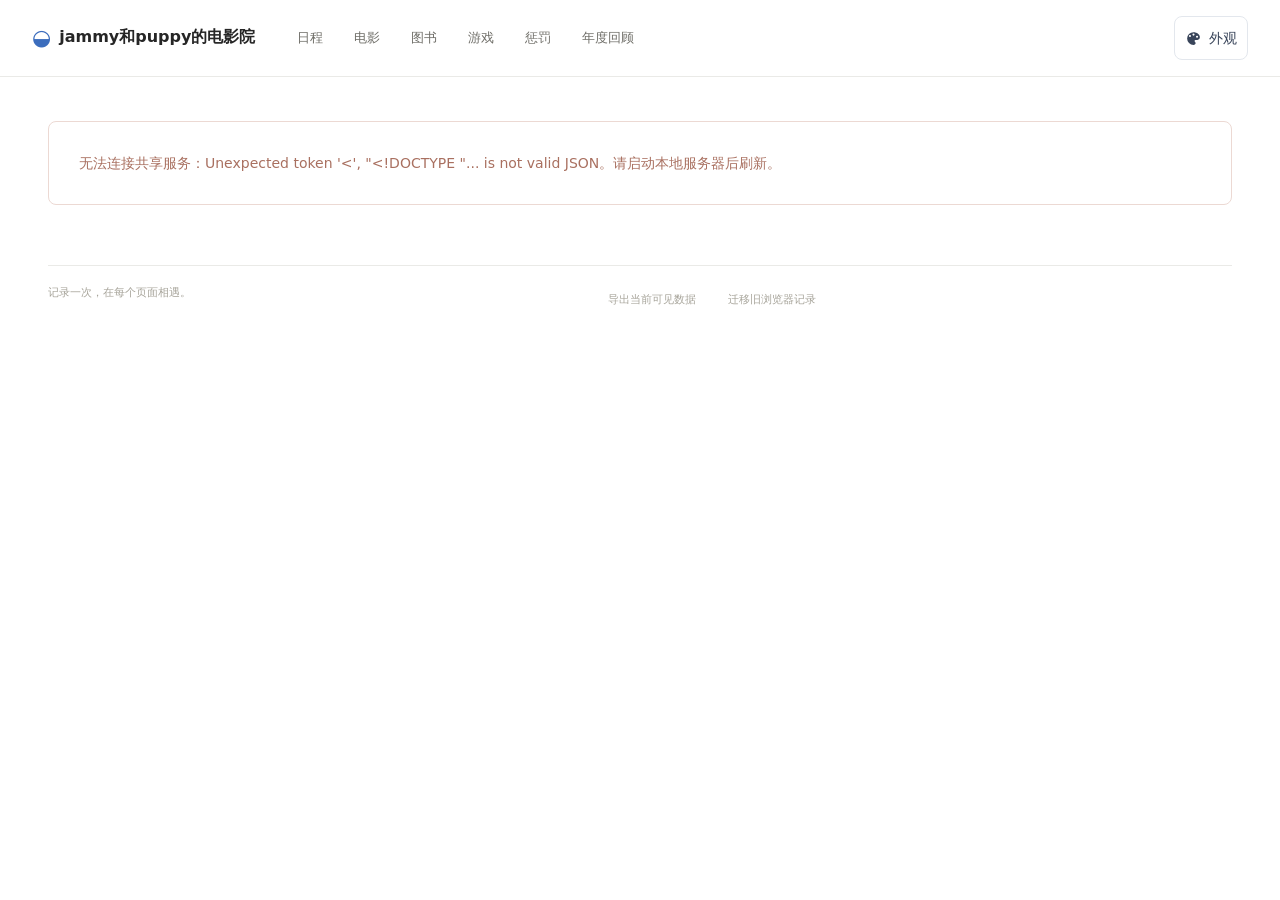
==== commit 8f89bc9e: "Add site-wide themes and a reversible inline appearance picker" ====
--- a/frontend/index.html
+++ b/frontend/index.html
@@ -1,3 +1,3 @@
 <!doctype html>
-<html lang="zh-CN"><head><meta charset="UTF-8"><meta name="viewport" content="width=device-width,initial-scale=1"><meta name="theme-color" content="#ffffff"><title>jammy和puppy的电影院</title><link rel="stylesheet" href="life.css"></head>
-<body><header class="shell-header"><a class="shell-brand" href="#schedule"><span>◒</span>jammy和puppy的电影院</a><nav class="shell-nav" aria-label="主导航"><button data-page="schedule">日程</button><button data-page="movie">电影</button><button data-page="book">图书</button><button data-page="game">游戏</button><button data-page="punishment">惩罚</button><button data-page="stats">年度回顾</button></nav><div class="identity" id="identity"></div></header><div id="preview"></div><main id="main"><p class="muted">正在打开我们的记录…</p></main><footer class="shell-footer"><span>记录一次，在每个页面相遇。</span><div class="data-actions"><button id="export-shared">导出当前可见数据</button><button id="import-old">迁移旧浏览器记录</button></div><span id="sync-status" class="live-status"></span></footer><dialog id="modal"></dialog><div id="toast" class="toast" role="status"></div><script src="film-metadata.js"></script><script src="timeline-engine.js"></script><script src="life.js"></script></body></html>
+<html lang="zh-CN"><head><meta charset="UTF-8"><meta name="viewport" content="width=device-width,initial-scale=1"><meta name="theme-color" content="#ffffff"><script src="appearance.js"></script><title>jammy和puppy的电影院</title><link rel="stylesheet" href="life.css"><link rel="stylesheet" href="appearance.css"></head>
+<body><header class="shell-header"><a class="shell-brand" href="#schedule"><span>◒</span>jammy和puppy的电影院</a><nav class="shell-nav" aria-label="主导航"><button data-page="schedule">日程</button><button data-page="movie">电影</button><button data-page="book">图书</button><button data-page="game">游戏</button><button data-page="punishment">惩罚</button><button data-page="stats">年度回顾</button></nav><div class="identity" id="identity"></div></header><div id="preview"></div><main id="main"><p class="muted">正在打开我们的记录…</p></main><footer class="shell-footer"><span>记录一次，在每个页面相遇。</span><div class="data-actions"><button id="export-shared">导出当前可见数据</button><button id="import-old">迁移旧浏览器记录</button></div><span id="sync-status" class="live-status"></span></footer><dialog id="modal"></dialog><div id="toast" class="toast" role="status"></div><script src="film-metadata.js"></script><script src="timeline-engine.js"></script><script src="composer.js"></script><script src="life.js"></script></body></html>
--- a/frontend/life.css
+++ b/frontend/life.css
@@ -264,11 +264,12 @@
 .library-poster-pair small{font-size:9px;color:#99a6b8;line-height:1.4}
 .library-poster-pair .library-poster:disabled{opacity:1;cursor:default}
 .visual-schedule-page main{padding-bottom:0}
-.visual-schedule .event-detail-space{margin-top:24px;min-height:38vh;padding:30px 0 48px;background:#f5f7fb;box-shadow:0 0 0 100vmax #f5f7fb;clip-path:inset(0 -100vmax)}
+.visual-schedule{--schedule-ground:#edf0f3;--schedule-panel:#fafbfc;--schedule-border:#e0e5eb;--schedule-field:#f1f3f6;--schedule-lift:0 2px 8px rgba(30,41,59,.035)}
+.visual-schedule .event-detail-space{margin-top:24px;min-height:38vh;padding:30px 0 48px;background:var(--schedule-ground);box-shadow:0 0 0 100vmax var(--schedule-ground);clip-path:inset(0 -100vmax -100vmax)}
 .visual-schedule .event-detail-row,.visual-schedule #schedule-plans{border-top:0;padding-top:0}
-.visual-schedule .day-detail-item{background:#fff;border-color:#e7ecf4}
-.visual-schedule .day-detail-item.is-highlighted{background:#fff;border-color:#b9c9e2}
-.visual-schedule .schedule-plan{background:#fff;border-color:#e7ecf4}
+.visual-schedule .day-detail-item{background:var(--schedule-panel);border-color:var(--schedule-border);box-shadow:var(--schedule-lift)}
+.visual-schedule .day-detail-item.is-highlighted{background:var(--schedule-panel);border-color:#d8dfe8;box-shadow:var(--schedule-lift)}
+.visual-schedule .schedule-plan{background:var(--schedule-panel);border-color:var(--schedule-border);box-shadow:var(--schedule-lift)}
 @media(max-width:767px){.visual-schedule .event-detail-space{margin-top:16px;padding:24px 0 36px}}
 .visual-schedule .axis-month{border-radius:0}
 .visual-schedule .axis-month.month-first{border-top-left-radius:999px;border-bottom-left-radius:999px}
@@ -292,3 +293,153 @@
 .visual-schedule .visual-track[data-detail=weeks] .axis-date:hover .axis-numeral{visibility:visible}
 .visual-schedule .visual-track[data-aggregate=year] .axis-month{overflow:visible;z-index:auto}
 .visual-schedule .visual-track[data-aggregate=year] .axis-month>span{position:absolute;z-index:3;left:1px;top:50%;transform:translateY(-50%);width:max-content;padding:0;pointer-events:none}
+.visual-schedule .visual-node{transition:transform .24s cubic-bezier(.16,1,.3,1),background .3s,box-shadow .3s}
+.visual-schedule .visual-node.is-near{transform:scale(calc(var(--visual-zoom) * (1 + var(--near,0) * .14)));box-shadow:0 0 0 5px rgba(132,155,192,.07),0 5px 16px rgba(44,30,116,.08)}
+.visual-schedule .visual-node:hover,.visual-schedule .visual-node:focus-visible{transform:translateY(-3px) scale(calc(var(--visual-zoom) * 1.18))}
+.visual-scroll .axis-numeral{opacity:calc(1 - var(--flight,0) * .78);transition:opacity .3s ease}
+.visual-scroll .visual-node>svg:not(.pin-orbit){opacity:calc(1 - var(--flight,0) * .9);transition:opacity .25s ease}
+.visual-scroll .day-count{opacity:calc(1 - var(--flight,0) * .4);transition:opacity .3s ease}
+.visual-scroll.is-flying .day-group{background:color-mix(in srgb,var(--node-color) 18%,white);box-shadow:none}
+.visual-scroll.is-flying .node-connector{opacity:.2;transition:opacity .3s}
+.axis-ghost{position:absolute!important;top:0;pointer-events:none!important;z-index:7;contain:layout paint}
+.axis-ghost *{pointer-events:none!important;animation:none!important;transition:none!important}
+.day-event-icon{transition:translate .35s cubic-bezier(.16,1,.3,1),transform .35s cubic-bezier(.16,1,.3,1),background .25s}
+.day-event-icon:has(+ .day-event-icon:hover){translate:-3px 0}
+.day-event-icon:hover + .day-event-icon{translate:3px 0}
+@media(prefers-reduced-motion:reduce){.visual-scroll .axis-numeral,.visual-scroll .day-count,.day-event-icon{transition:none!important}.axis-ghost{display:none}.day-event-icon:has(+ .day-event-icon:hover),.day-event-icon:hover + .day-event-icon{translate:0 0}}
+.visual-schedule .day-detail-item .own-review,.visual-schedule .day-detail-item .review-face{background:transparent;border-color:transparent;box-shadow:none}
+.visual-schedule .day-detail-item .own-review{transition:background .25s}
+.visual-schedule .day-detail-item .own-review:focus-within{background:#fdfdfe}
+.visual-schedule .day-detail-item .review-cover:before,.visual-schedule .day-detail-item .review-cover:after{display:none}
+.visual-schedule .day-detail-item .review-cover>button:hover,.visual-schedule .day-detail-item .review-cover>button:focus-visible{background:var(--schedule-field)}
+.visual-schedule .day-detail-item .review-cover:has(.review-poster)>button:hover{background:transparent}
+.visual-schedule .day-detail-item input:not([type=range]):not([type=checkbox]):not([type=hidden]),.visual-schedule .day-detail-item textarea,.visual-schedule .day-detail-item select{background:var(--schedule-field);border-color:#e5e9ef;transition:background .25s,border-color .25s}
+.visual-schedule .day-detail-item input:not([type=range]):focus,.visual-schedule .day-detail-item textarea:focus,.visual-schedule .day-detail-item select:focus{background:#fdfdfe;border-color:#b8c8df}
+.visual-schedule .day-detail-item .movie-title-form .title-autosize input[name=title]{background:transparent;border-color:transparent;border-radius:0;box-shadow:none;outline:none;transition:border-color .2s}
+.visual-schedule .day-detail-item .movie-title-form .title-autosize input[name=title]:focus{background:transparent;border-color:transparent;outline:none}
+.visual-schedule .day-detail-item .movie-title-form>button{opacity:0;pointer-events:none;transition:opacity .2s}
+.visual-schedule .day-detail-item .movie-title-form:focus-within>button{opacity:1;pointer-events:auto}
+.visual-schedule .day-detail-item .movie-title-form>button:focus-visible{opacity:1;pointer-events:auto}
+.visual-schedule .schedule-plan:hover{background:#fcfdfe}
+.visual-schedule .schedule-plan .plan-main:hover{background:transparent}
+.title-autosize>.title-edit-outline{position:absolute;inset:0;width:100%;height:100%;padding:0;border:0;pointer-events:none;overflow:visible;opacity:0;color:#96a8bf;transition:opacity .25s}
+.title-edit-outline rect{width:calc(100% - 2px);height:calc(100% - 2px);fill:none;stroke:currentColor;stroke-width:1.25;stroke-dasharray:4 6;stroke-linecap:round}
+.movie-title-form:focus-within .title-edit-outline{opacity:1}
+.movie-title-form:focus-within .title-edit-outline rect{animation:title-dash-flow 4s linear infinite}
+.movie-title-form.is-title-saved .title-edit-outline{color:#699480;animation:title-save-fade 1.5s ease both}
+.movie-title-form.is-title-saved .title-edit-outline rect{animation:none}
+.visual-schedule .day-detail-item .movie-title-form.is-title-saved>button{pointer-events:none;color:#699480;animation:title-save-fade 1.5s ease both}
+@keyframes title-dash-flow{to{stroke-dashoffset:-40}}
+@keyframes title-save-fade{0%,65%{opacity:1}100%{opacity:0}}
+@media(prefers-reduced-motion:reduce){.movie-title-form:focus-within .title-edit-outline rect{animation:none}.movie-title-form.is-title-saved .title-edit-outline,.visual-schedule .day-detail-item .movie-title-form.is-title-saved>button{animation:none;opacity:1}.title-autosize>.title-edit-outline{transition:none}}
+.rating-control{position:relative;height:24px;display:flex;align-items:center}
+.movie-review-form .movie-rating .rating-control .rating-range{position:relative;margin:0;z-index:1}
+.rating-control .rating-range::-webkit-slider-thumb{background:transparent;border-color:transparent;box-shadow:none}
+.rating-control .rating-range::-moz-range-thumb{background:transparent;border-color:transparent;box-shadow:none}
+.rating-visual-thumb{position:absolute;z-index:2;top:50%;left:calc(9px + (100% - 18px) * var(--rating-fraction,0));width:18px;height:18px;transform:translate(-50%,-50%);border-radius:50%;border:4px solid #fafbfc;background:var(--rating-color);box-shadow:0 2px 8px #27395020,0 0 0 1px #dfe5ed;pointer-events:none;transition:scale .25s cubic-bezier(.16,1,.3,1),box-shadow .25s,opacity .25s}
+.rating-control:hover .rating-visual-thumb,.rating-control:focus-within .rating-visual-thumb{scale:1.12;box-shadow:0 2px 10px #27395025,0 0 0 4px #91a3c014}
+.movie-rating[data-empty=true] .rating-visual-thumb{opacity:.45}
+@media(prefers-reduced-motion:reduce){.rating-visual-thumb{transition:none}.rating-control:hover .rating-visual-thumb,.rating-control:focus-within .rating-visual-thumb{scale:1}}
+.visual-schedule .visual-toolbar{position:relative;justify-content:flex-end;min-height:46px;margin-bottom:26px}
+.visual-schedule .current-date{position:absolute;left:50%;transform:translateX(-50%)}
+.visual-schedule .visual-scroll{max-height:none;overflow-y:hidden}
+.node-titles{position:absolute;bottom:calc(100% + 10px);left:50%;transform:translateX(-50%);display:flex;justify-content:center;gap:4px;pointer-events:none;color:#65758c}
+.node-titles>span{writing-mode:vertical-rl;text-orientation:upright;font-size:10px;line-height:12px;font-weight:400;letter-spacing:1px;max-height:calc(156px / var(--visual-zoom));overflow:hidden;text-overflow:ellipsis;white-space:nowrap}
+.visual-scroll.is-flying .node-titles{opacity:.2;transition:opacity .3s}
+.node-titles{transition:opacity .3s}
+@media(max-width:480px){.visual-schedule .visual-toolbar{padding-top:38px}.visual-schedule .current-date{top:0}.visual-schedule .visual-controls{width:100%;justify-content:flex-end}}
+.visual-schedule .current-date strong{font-size:36px}
+.visual-schedule .visual-node{width:36px;height:36px;padding:6px;margin:0;transform:scale(var(--visual-zoom));transition:background .25s,box-shadow .25s}
+.visual-schedule .visual-node.is-near{transform:scale(calc(var(--visual-zoom) * (1 + var(--near,0) * .14)))}
+.visual-schedule .visual-node:hover,.visual-schedule .visual-node:focus-visible{transform:translateY(-3px) scale(calc(var(--visual-zoom) * 1.18))}
+.visual-schedule .node-titles{left:50%;width:auto;transform:translateX(-50%);gap:3px}
+.visual-schedule .node-titles>span{font-size:12px;line-height:14px;max-height:calc(140px / var(--visual-zoom))}
+.visual-schedule .axis-numeral{font-size:calc(12px * var(--visual-zoom));line-height:calc(18px * var(--visual-zoom))}
+.visual-schedule .axis-date.is-today .axis-numeral{font-size:calc(14px * var(--visual-zoom))}
+.visual-schedule .axis-date:hover .axis-numeral,.visual-schedule .axis-date:focus-visible .axis-numeral{transform:translateY(3px) scale(1.5)}
+.visual-schedule .visual-track[data-detail=days] .axis-month>span{font-size:calc(14px * var(--visual-zoom));line-height:calc(20px * var(--visual-zoom))}
+.visual-schedule .visual-track[data-detail=weeks] .axis-month>span{font-size:calc(13px * var(--visual-zoom));line-height:calc(20px * var(--visual-zoom))}
+.visual-schedule .axis-month small{font-size:calc(10px * var(--visual-zoom))}
+@media(max-width:767px){.visual-schedule .current-date strong{font-size:30px}}
+.visual-schedule .day-group .pin-orbit{width:calc(100% + 12px);height:calc(100% + 12px)}
+.visual-schedule .today-marker{width:8px;height:8px;top:calc(var(--axis-y) - 4px);border:0;box-shadow:none;background:#e47732}
+.visual-schedule .axis-date.is-today .axis-tick,.visual-schedule .axis-date.is-today .axis-dot{visibility:hidden}
+.visual-schedule .today-marker::after{content:"";position:absolute;inset:-6px;border:1px solid rgba(228,119,50,.25);border-radius:50%;background:transparent;pointer-events:none;animation:today-breathe 3.2s ease-in-out infinite}
+@keyframes today-breathe{0%,100%{transform:scale(.8);opacity:.3}50%{transform:scale(1.5);opacity:.65}}
+@media(prefers-reduced-motion:reduce){.visual-schedule .today-marker::after{animation:none;transform:scale(1);opacity:.3}}
+.visual-schedule .event-anchor{position:absolute;top:calc(var(--axis-y) - 2.5px);width:5px;height:5px;border-radius:50%;background:color-mix(in srgb,var(--node-color) 65%,#c4ced9);transform:translateX(-50%) scale(var(--visual-zoom));pointer-events:none;z-index:2}
+.visual-schedule .node-connector{width:1px;background:linear-gradient(transparent,#bbc7d7 35%,#bbc7d7);opacity:.45;border-radius:999px}
+.visual-schedule .day-group{background:transparent;box-shadow:none;border:0;padding:8px}
+.visual-schedule .day-group.is-plan{outline:none}
+.visual-schedule .day-group.is-near,.visual-schedule .day-group:hover,.visual-schedule .day-group:focus-visible{background:#f1f4f9;box-shadow:0 0 0 1px #e2e8f0,0 3px 12px #27395008}
+.visual-schedule .day-group.is-pinned{background:#eef3fa;box-shadow:none}
+.visual-schedule .day-group.simplified-node{background:var(--node-color);border:14px solid white;padding:0}
+.visual-schedule .day-group.simplified-node:hover{border-color:#f1f4f9}
+.visual-schedule .visual-track[data-detail=years] .event-anchor{display:none}
+.visual-schedule .visual-track[data-hide-titles=true] .node-titles{visibility:hidden}
+.composer-tabs{display:flex;align-items:center;gap:8px;margin-bottom:20px}
+.composer-tabs button{font-size:14px;color:#8c98a8;border-radius:999px;padding:7px 14px}
+.composer-tabs button[aria-selected=true]{color:#465a76;background:#fafbfc;box-shadow:0 1px 4px #27395008}
+.composer-tabs small{font-size:11px;opacity:.6;margin-left:6px}
+.composer-panel{max-width:740px;background:var(--schedule-panel);border:1px solid var(--schedule-border);border-radius:18px;padding:24px;box-shadow:var(--schedule-lift)}
+.composer-panel fieldset{border:0;margin:0;padding:0;min-width:0}
+.composer-step[hidden],.composer-meta-field[hidden]{display:none!important}
+.composer-step h3{font-size:18px;font-weight:500;color:#465a76;margin-bottom:20px}
+.composer-step input{width:100%;max-width:440px;margin:0 0 18px;background:var(--schedule-field);border-color:#e2e7ee}
+.composer-choices,.composer-defaults,.composer-actions{display:flex;flex-wrap:wrap;gap:8px;margin:10px 0 20px}
+.composer-choices button,.composer-defaults button{border:1px solid #e2e7ee;border-radius:999px;background:#f4f6f9;padding:9px 16px}
+.composer-choices button:hover,.composer-defaults button:hover{background:#edf2f8;border-color:#ccd8e8}
+.composer-title{display:block;font-size:23px;font-weight:500;color:#344963;overflow-wrap:anywhere}
+.composer-meta-summary{font-size:12px;color:#8593a6;margin-bottom:12px}
+.composer-meta-field>span{display:block;color:#8c98a8;font-size:12px;margin-bottom:8px}
+.composer-actions{justify-content:space-between;margin-bottom:0}
+.composer-panel .quick-category-grid{margin:0;gap:10px}
+.composer-panel .quick-category-grid button{background:#f3f6fa;border-color:#e2e7ee}
+.composer-panel .candidate{background:#f4f6f9}
+.composer-panel .form-error{margin:10px 0}
+.composer-panel .composer-step>button:not(.dark-button){color:#7c8da6}
+@media(max-width:600px){.composer-panel{padding:20px 16px}.composer-panel .quick-category-grid{grid-template-columns:repeat(3,minmax(0,1fr))}}
+.composer-panel{position:relative;overflow:hidden}
+.composer-deck{position:relative;height:240px;--deck-spread:34px;isolation:isolate;margin:12px 0 8px}
+.composer-deck:hover,.composer-deck:focus-within{--deck-spread:clamp(64px,15vw,110px)}
+.composer-deck .composer-deck-card{position:absolute;left:50%;top:24px;width:clamp(108px,12vw,130px);height:176px;border:1px solid #dce3eb;border-radius:16px;padding:0;overflow:hidden;color:var(--card-color);background:linear-gradient(155deg,#fcfdfe,#f0f3f8);box-shadow:0 4px 12px rgba(30,41,59,.05);transform:translateX(calc(-50% + var(--card-index) * var(--deck-spread))) rotate(calc(var(--card-index) * 4deg));transform-origin:50% 100%;z-index:calc(5 + var(--card-rank));transition:transform .5s cubic-bezier(.16,1,.3,1),box-shadow .3s,background .3s,border-color .3s}
+.composer-deck .composer-deck-card:hover,.composer-deck .composer-deck-card:focus-visible{transform:translateX(calc(-50% + var(--card-index) * var(--deck-spread))) translateY(-10px) rotate(calc(var(--card-index) * 2deg));z-index:15;background:linear-gradient(155deg,#fff,#f4f6fa);border-color:color-mix(in srgb,var(--card-color) 30%,#dce3eb);box-shadow:0 10px 22px rgba(30,41,59,.08)}
+.composer-deck .composer-deck-card:active{scale:.98}
+.composer-deck-card[aria-pressed=true]{border-color:color-mix(in srgb,var(--card-color) 40%,#dce3eb)}
+.deck-corner{position:absolute;left:14px;top:14px;width:16px;height:16px;opacity:.6}
+.deck-icon{position:absolute;width:42px;height:42px;left:50%;top:47px;transform:translateX(-50%);transition:translate .3s}
+.composer-deck-card:hover .deck-icon{translate:0 -2px}
+.deck-corner svg,.deck-icon svg{display:block;width:100%;height:100%}
+.deck-label{position:absolute;left:0;right:0;bottom:36px;font-size:14px;color:#53657e;letter-spacing:1px}
+.deck-number{position:absolute;right:12px;bottom:12px;font-size:10px;color:#a4afbf;font-variant-numeric:tabular-nums}
+.composer-deck.is-picking{pointer-events:none}
+.composer-kind{display:inline-flex;align-items:center;gap:6px;border:1px solid #e2e7ee;border-radius:999px;background:#f2f5fa;padding:5px 10px;font-size:11px;color:#7c8da6;margin-bottom:16px}
+.composer-kind svg{width:16px;height:16px}
+.composer-kind[hidden]{display:none}
+.composer-progress{position:absolute;top:28px;right:26px;display:flex;gap:5px}
+.composer-progress i{display:block;width:5px;height:5px;border-radius:50%;background:#e1e6ef;transition:background .3s,width .3s}
+.composer-panel[data-phase='0'] .composer-progress i:nth-child(1),.composer-panel[data-phase='1'] .composer-progress i:nth-child(2),.composer-panel[data-phase='2'] .composer-progress i:nth-child(3){width:16px;background:#8fa4c1;border-radius:999px}
+@media(hover:none),(max-width:420px){.composer-deck{height:auto;display:grid;grid-template-columns:repeat(3,minmax(0,1fr));gap:10px}.composer-deck .composer-deck-card,.composer-deck .composer-deck-card:hover,.composer-deck .composer-deck-card:focus-visible{position:relative;left:auto;top:auto;width:100%;height:145px;transform:none}.deck-icon{top:36px;width:34px;height:34px}.deck-label{bottom:28px}}
+@media(prefers-reduced-motion:reduce){.composer-deck *,.composer-progress i{transition:none!important}.composer-deck{--deck-spread:clamp(64px,15vw,110px)}.composer-deck .composer-deck-card:active{scale:1}}
+.composer-panel[data-phase='1'],.composer-panel[data-phase='2']{min-height:300px;background:linear-gradient(155deg,#fcfdfe,#f0f3f8);border-color:color-mix(in srgb,var(--card-color) 22%,#dce3eb);border-radius:20px;box-shadow:0 6px 20px #1e293b09}
+.composer-panel .composer-kind{background:transparent;border:0;border-radius:8px;padding:0;margin:0 0 12px;font-size:14px;color:var(--card-color);gap:10px}
+.composer-panel .composer-kind svg{width:24px;height:24px}
+.composer-trail{display:flex;flex-wrap:wrap;gap:6px;margin-bottom:20px}
+.composer-trail:empty,.composer-trail[hidden]{display:none}
+.composer-trail button{max-width:100%;overflow:hidden;text-overflow:ellipsis;white-space:nowrap;padding:5px 10px;border:1px solid #dce3eb;border-radius:999px;background:#ffffff60;font-size:12px;color:#64758b;transition:background .2s,transform .2s}
+.composer-trail button:hover{background:#fff;transform:translateY(-1px)}
+.composer-panel[data-phase='2'] .composer-title{display:none}
+.composer-panel .composer-choices button{background:#ffffff70;transition:transform .25s cubic-bezier(.16,1,.3,1),background .2s,border-color .2s}
+.composer-panel .composer-choices button:hover{transform:translateY(-2px);background:#fff;border-color:color-mix(in srgb,var(--card-color) 30%,#dce3eb)}
+.composer-panel .composer-choices button:active{transform:translateY(0) scale(.97)}
+@media(prefers-reduced-motion:reduce){.composer-trail button,.composer-panel .composer-choices button{transition:none;transform:none!important}}
+.plan-drag-handle{width:18px;flex-shrink:0;padding:6px 0;color:#8b9bb0;font-size:21px;cursor:grab;touch-action:none;user-select:none}
+.plan-drag-handle:active{cursor:grabbing;color:#4d6c97}
+.plan-date-edit{width:26px;height:26px;flex-shrink:0;padding:5px;color:#8b9bb0;border-radius:50%}
+.plan-date-edit svg{width:100%;height:100%}
+.plan-date-edit:hover{background:#e8eef5;color:#526f94}
+.schedule-plan.is-plan-dragging{opacity:.4;border-style:dashed}
+.plan-drag-ghost,.plan-drop-marker{position:fixed;left:0;top:0;z-index:1100;pointer-events:none;border:1px solid #c8d8ed;border-radius:12px;background:#f8faff;padding:10px 14px;box-shadow:0 6px 22px #293e5a12;font-size:13px;color:#45648c;max-width:280px}
+.plan-drop-marker{padding:6px 10px;border-radius:999px;background:#e8f1ff;color:#1456f0;white-space:nowrap}
+.plan-drop-marker::after{content:'';position:absolute;left:50%;top:100%;height:34px;width:2px;background:#89b0ea;border-radius:999px}
+.plan-drop-marker[hidden]{display:none}
--- a/frontend/appearance.css
+++ b/frontend/appearance.css
@@ -0,0 +1,222 @@
+/* Theme switcher: a sibling of #identity, so app navigation never replaces it. */
+.appearance-control{position:relative;flex:0 0 auto;font-family:var(--screen-face);z-index:30}
+.appearance-toggle{min-width:44px;min-height:44px;display:flex;align-items:center;gap:7px;color:var(--cabin-ink);padding:8px 10px;border:1px solid var(--cabin-edge);border-radius:8px;background:transparent;transition:transform 120ms cubic-bezier(.23,1,.32,1)}
+.appearance-toggle:active{transform:scale(.96)}
+.appearance-toggle svg{width:17px;height:17px;fill:currentColor}
+.appearance-panel{position:fixed;left:var(--appearance-left,12px);top:var(--appearance-top,12px);width:var(--appearance-width,700px);height:var(--appearance-height,44px);overflow:hidden;padding:3px;border:1px solid var(--cabin-edge);border-radius:8px;background:var(--cabin-screen);color:var(--cabin-ink);box-shadow:0 8px 28px #0000000a;transform-origin:right center;overscroll-behavior:contain}
+.appearance-panel[hidden]{display:none}.appearance-panel p{position:absolute;width:1px;height:1px;padding:0;margin:-1px;overflow:hidden;clip-path:inset(50%);white-space:nowrap}
+.appearance-options{display:flex;flex-wrap:nowrap;align-items:center;gap:4px;height:100%;overflow-x:auto;overflow-y:hidden;scrollbar-width:none;overscroll-behavior-x:contain}
+.appearance-options::-webkit-scrollbar{display:none}
+.appearance-options button{position:relative;display:flex;flex:0 0 auto;align-items:center;gap:6px;height:100%;padding:4px 8px;text-align:left;border:1px solid transparent;border-radius:5px;background:transparent;color:inherit;min-width:0;white-space:nowrap;transition:translate 140ms cubic-bezier(.23,1,.32,1),border-color 140ms}
+.appearance-options button::after{content:'';display:grid;place-items:center;width:12px;height:12px;flex:0 0 auto;border-radius:3px;font:10px/1 system-ui,sans-serif}
+.appearance-options button[aria-pressed=true]::after{content:'✓';background:var(--cabin-accent);color:var(--cabin-screen)}
+@media(hover:hover){.appearance-options button:hover{translate:0 -1px;border-color:var(--cabin-accent)}}
+.appearance-options button[aria-pressed=true]{border-color:var(--cabin-accent);box-shadow:inset 0 -2px var(--cabin-accent)}
+.appearance-options button>span:not(.appearance-preview){display:block;font-size:12px;margin:0}.appearance-options small{display:none}
+.appearance-options .appearance-preview{flex:0 0 16px;width:16px;height:16px;border-radius:3px}
+.appearance-options .appearance-preview :is(i,b),.appearance-options .appearance-preview::after{display:none}
+.appearance-options .preview-riso{background:linear-gradient(135deg,#2c40a7 50%,#f237a1 50%)}
+.appearance-preview{position:relative;display:block;height:66px;border:1px solid #8a7b6728;border-radius:4px;overflow:hidden}
+.appearance-preview i{position:absolute;left:12%;right:12%;top:40%;height:1px;background:currentColor;opacity:.5}.appearance-preview b{position:absolute;left:57%;top:calc(40% - 3px);width:7px;height:7px;background:currentColor}
+.preview-pixel{background:#201b17;color:#e8b779}.preview-pixel::after{content:'';position:absolute;bottom:10px;left:12%;right:12%;height:12px;border:1px solid #a5875640;background:#39312b}
+.preview-paper{background:#f7f6f3;color:#af674b}.preview-paper b{border-radius:50%}.preview-paper::after{content:'';position:absolute;bottom:10px;left:12%;right:12%;height:1px;background:#dedbd4}
+.appearance-control :is(button):focus-visible{outline:2px solid var(--cabin-accent);outline-offset:3px}
+.appearance-control .appearance-options button:focus-visible{outline-offset:-2px}
+.paper-symbol{display:none}
+/* Only the chooser is added to the original entry; its app styles stay untouched. */
+body:not(.pixel-theme) .appearance-control{--screen-face:system-ui,"Microsoft YaHei",sans-serif;--cabin-ink:#39455a;--cabin-dim:#748095;--cabin-edge:#e3e7ed;--cabin-screen:#fff;--cabin-accent:#426cc0}
+.preview-original{background:#fff;color:#4779c9}.preview-original b{border-radius:50%}.preview-original::after{content:'';position:absolute;bottom:10px;left:12%;right:12%;height:12px;background:#f2f5fa;border:1px solid #e4e9f1;border-radius:3px}
+/* Paper: override semantic tokens, then the small set of hard-coded legacy surfaces. */
+html:is([data-theme=paper],[data-theme=clay],[data-theme=midnight],[data-theme=riso]) body.pixel-theme{--paper-ground:var(--theme-ground,#f7f6f3);--paper-surface:#fff;--paper-ink:#2f3437;--paper-muted:#787774;--paper-line:#eaeaea;--paper-accent:#ad6248;--ink:var(--paper-ink);--muted:var(--paper-muted);--line:var(--paper-line);--blue:var(--paper-accent);--pixel-ground:var(--paper-ground);--pixel-orange:var(--paper-accent);--pixel-screen-grain:none;--pixel-screen-glow:none;--pixel-screen-font:"Segoe UI","Microsoft YaHei UI",system-ui,sans-serif;--cabin-housing:var(--theme-ground,#f7f6f3);--cabin-screen:var(--paper-surface);--cabin-raised:var(--theme-soft,#f9f9f8);--cabin-edge:var(--paper-line);--cabin-line:var(--paper-line);--cabin-ink:var(--paper-ink);--cabin-dim:var(--paper-muted);--cabin-accent:var(--paper-accent);--cabin-ready:#53634f;--screen-face:"Segoe UI","Microsoft YaHei UI",system-ui,sans-serif;--screen-reading:"Microsoft YaHei UI",system-ui,sans-serif;--retro-glass:var(--paper-surface);--retro-well:none;background:var(--paper-ground);color:var(--paper-ink);font-family:var(--screen-face);color-scheme:light}
+html:is([data-theme=paper],[data-theme=clay],[data-theme=midnight],[data-theme=riso]) body.pixel-theme #pixel-cosmos{display:none}
+html:is([data-theme=paper],[data-theme=clay],[data-theme=midnight],[data-theme=riso]) body.pixel-theme :is(.shell-header,.pixel-version,.preview-strip){background:var(--paper-ground);border-color:var(--paper-line);color:var(--paper-muted);text-shadow:none}
+html:is([data-theme=paper],[data-theme=clay],[data-theme=midnight],[data-theme=riso]) body.pixel-theme .shell-header{border-bottom:1px solid var(--paper-line);box-shadow:none}
+html:is([data-theme=paper],[data-theme=clay],[data-theme=midnight],[data-theme=riso]) body.pixel-theme .shell-brand{font-family:var(--screen-face);font-weight:500;color:var(--paper-ink);text-shadow:none}
+html:is([data-theme=paper],[data-theme=clay],[data-theme=midnight],[data-theme=riso]) body.pixel-theme .shell-brand>span{background:var(--paper-accent);color:var(--paper-accent);clip-path:none;width:8px;height:8px;border-radius:2px;font-size:0}
+html:is([data-theme=paper],[data-theme=clay],[data-theme=midnight],[data-theme=riso]) body.pixel-theme .shell-nav button{font-family:var(--screen-face);color:var(--paper-muted);border-radius:4px;letter-spacing:0;text-shadow:none}
+html:is([data-theme=paper],[data-theme=clay],[data-theme=midnight],[data-theme=riso]) body.pixel-theme .shell-nav button.active{background:var(--theme-selected,#ebe9e3);color:var(--paper-ink);box-shadow:none}
+html:is([data-theme=paper],[data-theme=clay],[data-theme=midnight],[data-theme=riso]) body.pixel-theme .identity{font-family:var(--screen-face);text-shadow:none}
+html:is([data-theme=paper],[data-theme=clay],[data-theme=midnight],[data-theme=riso]) body.pixel-theme .avatar{background:#ede9e1;color:#665748;border:1px solid #dedbd4;border-radius:5px}
+html:is([data-theme=paper],[data-theme=clay],[data-theme=midnight],[data-theme=riso]) body.pixel-theme .avatar.j{background:#edf3ec;color:#53634f;border-color:#dce5da}
+html:is([data-theme=paper],[data-theme=clay],[data-theme=midnight],[data-theme=riso]) body.pixel-theme :is(button,input,select,textarea,a):focus-visible{outline:2px solid var(--paper-accent);outline-offset:3px}
+html:is([data-theme=paper],[data-theme=clay],[data-theme=midnight],[data-theme=riso]) body.pixel-theme button:hover:not(:disabled){background:var(--theme-hover,#e9e6df);color:var(--paper-ink)}
+html:is([data-theme=paper],[data-theme=clay],[data-theme=midnight],[data-theme=riso]) body.pixel-theme .appearance-toggle{color:var(--paper-ink)}
+html:is([data-theme=paper],[data-theme=clay],[data-theme=midnight],[data-theme=riso]) body.pixel-theme #main :is(h1,h2,h3,p,span,small,strong,label,button,output){text-shadow:none}
+html:is([data-theme=paper],[data-theme=clay],[data-theme=midnight],[data-theme=riso]) body.pixel-theme #main :is(h1,h2,h3,.current-date,.plan-title,.composer-tabs button,.console-channel,.composer-choices button,.console-step-port,.console-step-crumb){font-family:var(--screen-face);letter-spacing:0}
+html:is([data-theme=paper],[data-theme=clay],[data-theme=midnight],[data-theme=riso]) body.pixel-theme #main h1{font-weight:500;letter-spacing:-.035em}
+html:is([data-theme=paper],[data-theme=clay],[data-theme=midnight],[data-theme=riso]) body.pixel-theme #main .page-heading p{color:var(--paper-muted)}
+html:is([data-theme=paper],[data-theme=clay],[data-theme=midnight],[data-theme=riso]) body.pixel-theme #main :is(.page-heading .symbol,.balance-panel .number,.stat-panel strong,.rating-value output){color:var(--paper-ink);text-shadow:none}
+html:is([data-theme=paper],[data-theme=clay],[data-theme=midnight],[data-theme=riso]) body.pixel-theme #main .page-heading .symbol{color:var(--paper-accent)}
+html:is([data-theme=paper],[data-theme=clay],[data-theme=midnight],[data-theme=riso]) body.pixel-theme :is(.dark-button,button[type=submit]){background:var(--theme-action,#303437);color:var(--theme-on-action,var(--paper-surface,#fff));border:1px solid var(--theme-action,#303437);border-radius:5px;box-shadow:none}
+html:is([data-theme=paper],[data-theme=clay],[data-theme=midnight],[data-theme=riso]) body.pixel-theme :is(.dark-button,button[type=submit]):hover:not(:disabled){background:var(--theme-action-hover,#494d4f);color:var(--theme-on-action,var(--paper-surface,#fff))}
+html:is([data-theme=paper],[data-theme=clay],[data-theme=midnight],[data-theme=riso]) body.pixel-theme :is(.dark-button,button[type=submit])::before{display:none}
+html:is([data-theme=paper],[data-theme=clay],[data-theme=midnight],[data-theme=riso]) body.pixel-theme #main :is(.tools,.selection-tools,.table-wrap,.empty-state,.balance-panel,.demand-card,.stat-panel,.stats-bars,.column-menu,.login-panel){background:var(--paper-surface);border-color:var(--paper-line);box-shadow:none;border-radius:10px}
+html:is([data-theme=paper],[data-theme=clay],[data-theme=midnight],[data-theme=riso]) body.pixel-theme #main .tools{border-radius:10px 10px 0 0;padding:16px}
+html:is([data-theme=paper],[data-theme=clay],[data-theme=midnight],[data-theme=riso]) body.pixel-theme #main .selection-tools{border-radius:0;background:var(--theme-soft,#f1f0ec)}
+html:is([data-theme=paper],[data-theme=clay],[data-theme=midnight],[data-theme=riso]) body.pixel-theme #main .table-wrap{border-radius:0 0 10px 10px}
+html:is([data-theme=paper],[data-theme=clay],[data-theme=midnight],[data-theme=riso]) body.pixel-theme #main .table-wrap{scrollbar-color:#bbb5aa #eeece6}
+html:is([data-theme=paper],[data-theme=clay],[data-theme=midnight],[data-theme=riso]) body.pixel-theme #main :is(.tools input,.tools select,.column-menu){background:var(--paper-surface,#fff);color:var(--paper-ink);border-color:var(--paper-line)}
+html:is([data-theme=paper],[data-theme=clay],[data-theme=midnight],[data-theme=riso]) body.pixel-theme #main .library-table th{background:var(--theme-soft,#f0efe9);color:var(--theme-muted,#74706a);border-color:var(--paper-line)}
+html:is([data-theme=paper],[data-theme=clay],[data-theme=midnight],[data-theme=riso]) body.pixel-theme #main .library-table td{background:transparent;color:var(--paper-ink);border-color:var(--paper-line)}
+html:is([data-theme=paper],[data-theme=clay],[data-theme=midnight],[data-theme=riso]) body.pixel-theme #main .library-table tr:hover td{background:var(--theme-ground,#f7f6f3)}
+html:is([data-theme=paper],[data-theme=clay],[data-theme=midnight],[data-theme=riso]) body.pixel-theme #main :is(.chips button,.summary,.summary strong,.tiny-button,.original-name,.empty-score){color:var(--paper-muted)}
+html:is([data-theme=paper],[data-theme=clay],[data-theme=midnight],[data-theme=riso]) body.pixel-theme #main :is(.chips button.active,.segmented button.active,.participant-button.active){background:var(--theme-selected,#ebe9e3);color:var(--paper-ink);border-color:var(--theme-edge,#d5d1c8)}
+html:is([data-theme=paper],[data-theme=clay],[data-theme=midnight],[data-theme=riso]) body.pixel-theme :is(.secondary,.segmented button,.status-action,.library-poster){background:var(--theme-soft,#f0efea);color:var(--paper-ink);border-color:var(--paper-line);border-radius:5px}
+html:is([data-theme=paper],[data-theme=clay],[data-theme=midnight],[data-theme=riso]) body.pixel-theme #main :is(.badge,.genre-text){background:var(--theme-soft,#f0eee8);color:var(--theme-muted,#706653)}
+html:is([data-theme=paper],[data-theme=clay],[data-theme=midnight],[data-theme=riso]) body.pixel-theme #main .badge.want{background:#edf3ec;color:#53634f}
+html:is([data-theme=paper],[data-theme=clay],[data-theme=midnight],[data-theme=riso]) body.pixel-theme #main .badge.active{background:#fbf3db;color:#8a6834}
+html:is([data-theme=paper],[data-theme=clay],[data-theme=midnight],[data-theme=riso]) body.pixel-theme #main .badge.done{background:#eeecf0;color:#716676}
+html:is([data-theme=paper],[data-theme=clay],[data-theme=midnight],[data-theme=riso]) body.pixel-theme #main .bar i{background:var(--theme-rating,#b8917b);box-shadow:none;border-radius:1px}
+html:is([data-theme=paper],[data-theme=clay],[data-theme=midnight],[data-theme=riso]) body.pixel-theme #main :is(.balance-panel p,.demand-card footer,.bar,.empty-state p,.muted,.form-status){color:var(--paper-muted)}
+html:is([data-theme=paper],[data-theme=clay],[data-theme=midnight],[data-theme=riso]) body.pixel-theme #main .empty-state h3{color:var(--paper-ink)}
+html:is([data-theme=paper],[data-theme=clay],[data-theme=midnight],[data-theme=riso]) body.pixel-theme #main :is(.page-heading,.summary){text-wrap:pretty}
+html:is([data-theme=paper],[data-theme=clay],[data-theme=midnight],[data-theme=riso]) body.pixel-theme :is(input,select,textarea){background:var(--paper-surface,#fff);color:var(--paper-ink);border-color:var(--paper-line);border-radius:5px;accent-color:var(--paper-accent)}
+html:is([data-theme=paper],[data-theme=clay],[data-theme=midnight],[data-theme=riso]) body.pixel-theme :is(input,textarea)::placeholder{color:var(--theme-placeholder,#96918a)}
+html:is([data-theme=paper],[data-theme=clay],[data-theme=midnight],[data-theme=riso]) body.pixel-theme #modal{background:var(--paper-surface,#fff);border:1px solid var(--paper-line);border-radius:12px;box-shadow:0 12px 48px #0000000a;color:var(--paper-ink)}
+html:is([data-theme=paper],[data-theme=clay],[data-theme=midnight],[data-theme=riso]) body.pixel-theme #modal::backdrop{background:#24242130;backdrop-filter:none}
+html:is([data-theme=paper],[data-theme=clay],[data-theme=midnight],[data-theme=riso]) body.pixel-theme #modal :is(input,textarea,select,.candidate,.review-panel,.record-history,.form-footer,.poster-candidates article>button){background:var(--paper-surface,#fff);color:var(--paper-ink);border-color:var(--paper-line);box-shadow:none;border-radius:8px}
+html:is([data-theme=paper],[data-theme=clay],[data-theme=midnight],[data-theme=riso]) body.pixel-theme #modal :is(.modal-subtitle,.form-group>label,.candidate small,.metadata-grid label,.review-panel p,.review-panel .locked,details summary){color:var(--paper-muted)}
+html:is([data-theme=paper],[data-theme=clay],[data-theme=midnight],[data-theme=riso]) body.pixel-theme #modal :is(.segmented button.active,.participant-button.active,.candidate.selected){background:var(--theme-selected,#ebe9e3);color:var(--paper-ink);border-color:var(--theme-edge,#c9c3b8)}
+html:is([data-theme=paper],[data-theme=clay],[data-theme=midnight],[data-theme=riso]) body.pixel-theme #modal :is(.form-status,.work-detail-link){color:#586c51}
+html:is([data-theme=paper],[data-theme=clay],[data-theme=midnight],[data-theme=riso]) body.pixel-theme :is(.form-error,.danger){color:var(--theme-danger,#a44e3f)}
+html:is([data-theme=paper],[data-theme=clay],[data-theme=midnight],[data-theme=riso]) body.pixel-theme #toast{background:var(--theme-action,#303437);color:var(--theme-on-action,var(--paper-surface,#fff));border:0;border-radius:6px;box-shadow:none}
+/* Retain all shared axis geometry, grouping, springs and selection behavior. */
+html:is([data-theme=paper],[data-theme=clay],[data-theme=midnight],[data-theme=riso]) body.pixel-theme #main .current-date strong{background:none;color:var(--paper-ink);-webkit-text-fill-color:currentColor;text-shadow:none;font-family:Consolas,monospace;font-weight:400}
+html:is([data-theme=paper],[data-theme=clay],[data-theme=midnight],[data-theme=riso]) body.pixel-theme #main .current-date :is(span,small){color:var(--paper-muted)}
+html:is([data-theme=paper],[data-theme=clay],[data-theme=midnight],[data-theme=riso]) body.pixel-theme #main .icon-control{background:transparent;color:var(--paper-muted);border-color:var(--paper-line);box-shadow:none;border-radius:5px}
+html:is([data-theme=paper],[data-theme=clay],[data-theme=midnight],[data-theme=riso]) body.pixel-theme #main :is([data-kind],[data-value]){--node-color:var(--theme-node,#716e66)!important;--card-color:var(--theme-node,#716e66)!important}
+html:is([data-theme=paper],[data-theme=clay],[data-theme=midnight],[data-theme=riso]) body.pixel-theme #main .visual-node svg:not(.pin-orbit){filter:none}
+html:is([data-theme=paper],[data-theme=clay],[data-theme=midnight],[data-theme=riso]) body.pixel-theme #main .visual-node:is(:hover,.is-near,.is-pinned){color:var(--paper-accent)}
+html:is([data-theme=paper],[data-theme=clay],[data-theme=midnight],[data-theme=riso]) body.pixel-theme #main .pixel-rail-past{stroke:var(--theme-rail-past,#c8c5bd)}
+html:is([data-theme=paper],[data-theme=clay],[data-theme=midnight],[data-theme=riso]) body.pixel-theme #main .pixel-rail-future{stroke:var(--theme-rail-future,#b79c8c)}
+html:is([data-theme=paper],[data-theme=clay],[data-theme=midnight],[data-theme=riso]) body.pixel-theme #main .pixel-rail-halo{opacity:0;filter:none}
+html:is([data-theme=paper],[data-theme=clay],[data-theme=midnight],[data-theme=riso]) body.pixel-theme #main :is(.axis-tick,.event-anchor){background:var(--theme-rail-past,#a9a49a)}
+html:is([data-theme=paper],[data-theme=clay],[data-theme=midnight],[data-theme=riso]) body.pixel-theme #main .today-marker{background:var(--paper-accent);box-shadow:none}
+html:is([data-theme=paper],[data-theme=clay],[data-theme=midnight],[data-theme=riso]) body.pixel-theme #main .today-marker::after{border-color:#ad624845}
+html:is([data-theme=paper],[data-theme=clay],[data-theme=midnight],[data-theme=riso]) body.pixel-theme #main :is(.axis-numeral,.node-titles,.axis-year){color:var(--theme-muted,#827c73);font-family:var(--screen-face)}
+html:is([data-theme=paper],[data-theme=clay],[data-theme=midnight],[data-theme=riso]) body.pixel-theme #main .axis-date.is-future .axis-numeral{color:var(--theme-muted,#6d655d)}
+html:is([data-theme=paper],[data-theme=clay],[data-theme=midnight],[data-theme=riso]) body.pixel-theme #main .axis-date.is-today .axis-numeral{color:var(--paper-accent);background:var(--theme-selected,#f0e4dc)}
+html:is([data-theme=paper],[data-theme=clay],[data-theme=midnight],[data-theme=riso]) body.pixel-theme #main .axis-month{background:var(--theme-month,#e8e5dc);border-color:var(--theme-edge,#dedad1);color:var(--theme-muted,#827a6b);box-shadow:none}
+html:is([data-theme=paper],[data-theme=clay],[data-theme=midnight],[data-theme=riso]) body.pixel-theme #main .axis-month.month-even{background:var(--theme-month-alt,#e8ebe3)}
+html:is([data-theme=paper],[data-theme=clay],[data-theme=midnight],[data-theme=riso]) body.pixel-theme #main .axis-month :is(span,small){color:var(--theme-muted,#777065)}
+html:is([data-theme=paper],[data-theme=clay],[data-theme=midnight],[data-theme=riso]) body.pixel-theme #main :is(.day-count,.event-hover-card){background:var(--paper-surface,#fff);color:var(--paper-ink);border:1px solid var(--theme-edge,#dfdbd3);box-shadow:none;border-radius:5px}
+html:is([data-theme=paper],[data-theme=clay],[data-theme=midnight],[data-theme=riso]) body.pixel-theme #main .day-event-icon{color:var(--theme-node,#766b5c)}
+html:is([data-theme=paper],[data-theme=clay],[data-theme=midnight],[data-theme=riso]) body.pixel-theme #main .pin-orbit circle{stroke:var(--paper-accent)}
+html:is([data-theme=paper],[data-theme=clay],[data-theme=midnight],[data-theme=riso]) body.pixel-theme #main .day-group.simplified-node{background:var(--theme-rail-past,#a7a095);border-color:var(--paper-ground)}
+html:is([data-theme=paper],[data-theme=clay],[data-theme=midnight],[data-theme=riso]) body.pixel-theme #main .event-detail-space{background:transparent;box-shadow:none;border:0;border-top:1px solid var(--theme-edge,#e2dfd7);border-radius:0}
+html:is([data-theme=paper],[data-theme=clay],[data-theme=midnight],[data-theme=riso]) body.pixel-theme #main :is(.composer-panel[data-console],.schedule-plan-list,.day-detail-item){background:var(--paper-surface,#fff);box-shadow:none;border:1px solid var(--paper-line);border-radius:12px}
+html:is([data-theme=paper],[data-theme=clay],[data-theme=midnight],[data-theme=riso]) body.pixel-theme #main .composer-panel::after{display:none}
+html:is([data-theme=paper],[data-theme=clay],[data-theme=midnight],[data-theme=riso]) body.pixel-theme #main :is(.console-channel-heading,.composer-step h3,.plan-title){color:var(--paper-ink);text-shadow:none}
+html:is([data-theme=paper],[data-theme=clay],[data-theme=midnight],[data-theme=riso]) body.pixel-theme #main .console-channel{color:var(--paper-muted);background:transparent;border-color:transparent;box-shadow:none}
+html:is([data-theme=paper],[data-theme=clay],[data-theme=midnight],[data-theme=riso]) body.pixel-theme #main .console-channel[aria-pressed=true]{background:var(--theme-selected,#f1ece4);color:var(--paper-accent);border-color:var(--theme-edge,#e4dacf)}
+html:is([data-theme=paper],[data-theme=clay],[data-theme=midnight],[data-theme=riso]) body.pixel-theme #main :is(.composer-choices button,.console-step-crumb,.composer-trail button){background:var(--theme-soft,#f3f2ee);color:var(--paper-ink);border-color:var(--paper-line);border-radius:6px}
+html:is([data-theme=paper],[data-theme=clay],[data-theme=midnight],[data-theme=riso]) body.pixel-theme #main :is(.composer-panel input,.composer-panel select,.composer-panel textarea,.movie-review-form textarea){background:var(--theme-field,#fbfbfa);color:var(--paper-ink);border-color:var(--paper-line);border-radius:6px}
+html:is([data-theme=paper],[data-theme=clay],[data-theme=midnight],[data-theme=riso]) body.pixel-theme #main :is(.composer-tabs button,.console-change-channel,.console-step-port){color:var(--paper-muted)}
+html:is([data-theme=paper],[data-theme=clay],[data-theme=midnight],[data-theme=riso]) body.pixel-theme #main .composer-tabs [aria-selected=true]{color:var(--paper-ink);background:transparent}
+html:is([data-theme=paper],[data-theme=clay],[data-theme=midnight],[data-theme=riso]) body.pixel-theme #main .console-mode-indicator{background:var(--paper-accent);box-shadow:none}
+html:is([data-theme=paper],[data-theme=clay],[data-theme=midnight],[data-theme=riso]) body.pixel-theme #main :is(.console-port,.plan-icon,.plan-main svg){filter:none;color:var(--theme-node,#766b5c)}
+html:is([data-theme=paper],[data-theme=clay],[data-theme=midnight],[data-theme=riso]) body.pixel-theme #main .console-step-port>i{background:var(--paper-accent)}
+html:is([data-theme=paper],[data-theme=clay],[data-theme=midnight],[data-theme=riso]) body.pixel-theme #main .schedule-plan{background:var(--theme-soft,#f9f9f8);box-shadow:none;border:1px solid var(--paper-line);border-radius:8px}
+html:is([data-theme=paper],[data-theme=clay],[data-theme=midnight],[data-theme=riso]) body.pixel-theme #main .schedule-plan:hover{background:var(--theme-soft,#f0efea)}
+html:is([data-theme=paper],[data-theme=clay],[data-theme=midnight],[data-theme=riso]) body.pixel-theme #main :is(.plan-done,.plan-date-edit,.plan-drag-handle,.plan-title small){color:var(--paper-muted)}
+html:is([data-theme=paper],[data-theme=clay],[data-theme=midnight],[data-theme=riso]) body.pixel-theme #main .schedule-plan.is-plan-folding{background:var(--theme-soft,#f0ede7);border-color:var(--paper-line);box-shadow:none}
+html:is([data-theme=paper],[data-theme=clay],[data-theme=midnight],[data-theme=riso]) body.pixel-theme #main .schedule-plan.is-plan-dragging{background:var(--theme-soft,#f1efea);outline-color:#b1a18d}
+html:is([data-theme=paper],[data-theme=clay],[data-theme=midnight],[data-theme=riso]) body.pixel-theme :is(.pixel-parcel-cell,.pixel-parcel-cell:nth-child(3n),.pixel-parcel-cell:nth-child(5n)){background:var(--theme-parcel,#d5cbbf);border-color:var(--theme-ground,#f7f6f3)}
+html:is([data-theme=paper],[data-theme=clay],[data-theme=midnight],[data-theme=riso]) body.pixel-theme .pixel-parcel-core{background:var(--theme-node,#b7a08e);color:var(--theme-on-action,var(--paper-surface,#fff))}
+html:is([data-theme=paper],[data-theme=clay],[data-theme=midnight],[data-theme=riso]) body.pixel-theme .pixel-plan-charge>i{background:var(--paper-accent);box-shadow:none}
+html:is([data-theme=paper],[data-theme=clay],[data-theme=midnight],[data-theme=riso]) body.pixel-theme .plan-drop-marker.pixel-plan-date{background:var(--paper-surface,#fff);color:var(--paper-ink);border-color:var(--theme-edge,#c9b5a4);box-shadow:none}
+html:is([data-theme=paper],[data-theme=clay],[data-theme=midnight],[data-theme=riso]) body.pixel-theme #main .axis-date.is-plan-drop-target .axis-numeral{color:var(--paper-accent);background:var(--theme-selected,#f1e9e2);box-shadow:none}
+html:is([data-theme=paper],[data-theme=clay],[data-theme=midnight],[data-theme=riso]) body.pixel-theme #main :is(.own-review,.partner-review .review-face){background:var(--theme-field,#faf9f6);border-color:var(--paper-line);box-shadow:none}
+html:is([data-theme=paper],[data-theme=clay],[data-theme=midnight],[data-theme=riso]) body.pixel-theme #main .day-detail-item.is-highlighted{background:var(--paper-surface,#fff);border-color:var(--theme-edge,#c7ae9b);box-shadow:none}
+html:is([data-theme=paper],[data-theme=clay],[data-theme=midnight],[data-theme=riso]) body.pixel-theme #main :is(.movie-title-form,.detail-title,.detail-review-note,.review-front .movie-review-note){color:var(--paper-ink)}
+html:is([data-theme=paper],[data-theme=clay],[data-theme=midnight],[data-theme=riso]) body.pixel-theme #main .day-detail-item :is(input:not([type=range]),textarea,select){background:var(--theme-field,#fbfbfa);color:var(--paper-ink);border-color:var(--paper-line)}
+html:is([data-theme=paper],[data-theme=clay],[data-theme=midnight],[data-theme=riso]) body.pixel-theme #main .day-detail-item :is(input:not([type=range]),textarea,select):focus{background:var(--paper-surface,#fff);color:var(--paper-ink);border-color:var(--theme-edge,#c7ae9b)}
+html:is([data-theme=paper],[data-theme=clay],[data-theme=midnight],[data-theme=riso]) body.pixel-theme #main .day-detail-item .movie-title-form .title-autosize input[name=title]{background:transparent;border-color:transparent;color:var(--paper-ink)}
+html:is([data-theme=paper],[data-theme=clay],[data-theme=midnight],[data-theme=riso]) body.pixel-theme #main .own-review:focus-within{background:var(--theme-hover,#f7f5ef)}
+html:is([data-theme=paper],[data-theme=clay],[data-theme=midnight],[data-theme=riso]) body.pixel-theme #main :is(.movie-meta a,.detail-heading,.detail-heading button,.detail-facts,.detail-meta,.movie-review-form label,.review-front-heading,.review-cover small){color:var(--paper-muted)}
+html:is([data-theme=paper],[data-theme=clay],[data-theme=midnight],[data-theme=riso]) body.pixel-theme #main .review-cover>button{color:var(--paper-ink)}
+html:is([data-theme=paper],[data-theme=clay],[data-theme=midnight],[data-theme=riso]) body.pixel-theme #main .review-cover>button:is(:hover,:focus-visible){background:var(--theme-hover,#eeeae1)}
+html:is([data-theme=paper],[data-theme=clay],[data-theme=midnight],[data-theme=riso]) body.pixel-theme #main .review-cover:has(.review-poster)>button:is(:hover,:focus-visible){background:transparent}
+html:is([data-theme=paper],[data-theme=clay],[data-theme=midnight],[data-theme=riso]) body.pixel-theme #main .movie-rating{--rating-color:var(--theme-rating,#a57158)}
+html:is([data-theme=paper],[data-theme=clay],[data-theme=midnight],[data-theme=riso]) body.pixel-theme #main .movie-rating.jammy{--rating-color:var(--theme-rating-partner,#7d8d76)}
+/* The two flat stops encode the score, rather than decorate the surface. */
+html:is([data-theme=paper],[data-theme=clay],[data-theme=midnight],[data-theme=riso]) body.pixel-theme #main :is(.movie-review-form .movie-rating .rating-range,.rating-static){background:linear-gradient(90deg,var(--rating-color) var(--rating-percent),var(--theme-track,#e7e3dc) var(--rating-percent))}
+html:is([data-theme=paper],[data-theme=clay],[data-theme=midnight],[data-theme=riso]) body.pixel-theme #main .rating-visual-thumb{border-color:var(--theme-on-action,var(--paper-surface,#fff));box-shadow:0 0 0 1px var(--theme-edge,#d7d1c7);border-radius:50%}
+html:is([data-theme=paper],[data-theme=clay],[data-theme=midnight],[data-theme=riso]) body.pixel-theme #main .plan-glyph{color:var(--theme-node,#766b5c)!important}
+html:is([data-theme=paper],[data-theme=clay],[data-theme=midnight],[data-theme=riso]) body.pixel-theme #main :is(.review-cover-symbol,.movie-meta,.detail-label,.pinned-heading){color:var(--paper-muted)}
+html:is([data-theme=paper],[data-theme=clay],[data-theme=midnight],[data-theme=riso]) body.pixel-theme #main :is(.poster-picker-button,.inline-submit){background:var(--theme-soft,#f4f2ed);color:var(--paper-ink);border-color:var(--paper-line)}
+html:is([data-theme=paper],[data-theme=clay],[data-theme=midnight],[data-theme=riso]) body.pixel-theme #main .title-edit-outline{color:var(--paper-accent)}
+html:is([data-theme=paper],[data-theme=clay],[data-theme=midnight],[data-theme=riso]) body.pixel-theme #main .pixel-plan-diagnostic{background:var(--theme-soft,#f0eee8);color:var(--paper-muted);border-color:var(--theme-edge,#d5cec1)}
+html:is([data-theme=paper],[data-theme=clay],[data-theme=midnight],[data-theme=riso]) body.pixel-theme .pixel-symbol{display:none}
+html:is([data-theme=paper],[data-theme=clay],[data-theme=midnight],[data-theme=riso]) body.pixel-theme .paper-symbol{display:inline}
+html:is([data-theme=paper],[data-theme=clay],[data-theme=midnight],[data-theme=riso]) body.pixel-theme svg.pixel-icon{shape-rendering:geometricPrecision}
+@media(max-width:480px){.appearance-toggle>span{display:none}.appearance-control{margin-left:0}}
+@media(prefers-reduced-motion:reduce){.appearance-control *{transition:none}}
+
+/* Alternate art directions share semantic surfaces, but have their own materials. */
+.preview-clay{background:#f3e9d8;color:#a7512c}.preview-clay::after{content:'';position:absolute;left:12%;right:12%;bottom:10px;border-bottom:2px solid #d1bda0;height:12px;background:#fffaf1}
+.preview-midnight{background:#0b1222;color:#91b1ff}.preview-midnight::after{content:'';position:absolute;left:12%;right:12%;bottom:10px;height:12px;background:linear-gradient(100deg,#183165,#264da3);border:1px solid #4264a8}
+.preview-riso{background:#f7f1e6;color:#2c40a7}.preview-riso b{background:#f237a1;box-shadow:2px 2px #2c40a7}.preview-riso::after{content:'';position:absolute;left:12%;right:12%;bottom:10px;height:12px;border:1px solid #2c40a7;box-shadow:2px 2px #2c40a7;background:#fff9ef}
+
+/* 01 — Terracotta: warm cream, ink-brown display serif, clay interactions. */
+html[data-theme=clay] body.pixel-theme{
+ --paper-ground:#f3e9d8;--paper-surface:#fffaf1;--paper-ink:#423025;--paper-muted:#7c6553;--paper-line:#dfcdb5;--paper-accent:#a7512c;
+ --theme-ground:#f3e9d8;--theme-soft:#eee0ca;--theme-field:#fcf5e9;--theme-selected:#e8d2b4;--theme-hover:#eedbc2;--theme-action:#a7512c;--theme-action-hover:#88401f;--theme-on-action:#fffaf1;
+ --theme-muted:#7c6553;--theme-node:#92613e;--theme-placeholder:#8a7561;--theme-edge:#cdb18c;--theme-rail-past:#bfa58a;--theme-rail-future:#aa704c;--theme-month:#e6d6ba;--theme-month-alt:#ede0cb;--theme-rating:#b4673d;--theme-rating-partner:#8a8657;--theme-track:#e3d4bf;--theme-parcel:#cfad80;
+ --cabin-housing:var(--paper-ground);--cabin-ready:#63704a;
+}
+html[data-theme=clay] body.pixel-theme #main :is(h1,h2,.console-channel-heading,.detail-title,.movie-title-form){font-family:"Noto Serif CJK SC","Source Han Serif SC","Songti SC",SimSun,Georgia,serif;font-weight:500}
+html[data-theme=clay] body.pixel-theme #main :is(.tools,.empty-state,.balance-panel,.stat-panel,.stats-bars,.composer-panel[data-console],.schedule-plan-list,.day-detail-item){border-color:#dfcdb5;box-shadow:0 2px 0 #e0cfb4}
+html[data-theme=clay] body.pixel-theme #main .page-heading{border-bottom:1px solid #d5bfa0;padding-bottom:22px}
+html[data-theme=clay] body.pixel-theme #main h1{letter-spacing:.035em}
+html[data-theme=clay] body.pixel-theme .appearance-preview.preview-clay{outline:0}
+
+/* 03 — Midnight: architectural navy layers, cobalt focal regions, clear text. */
+html[data-theme=midnight] body.pixel-theme{
+ --paper-ground:#0b1222;--paper-surface:#111e33;--paper-ink:#eaf0fc;--paper-muted:#a3b3cd;--paper-line:#2b3b57;--paper-accent:#91b1ff;
+ --theme-ground:#0b1222;--theme-soft:#182943;--theme-field:#0e192d;--theme-selected:#243f74;--theme-hover:#203657;--theme-action:#3155bd;--theme-action-hover:#4068d4;--theme-on-action:#fff;
+ --theme-muted:#a3b3cd;--theme-node:#a6bde9;--theme-placeholder:#8b9fbd;--theme-edge:#42608b;--theme-rail-past:#405575;--theme-rail-future:#87aaff;--theme-month:#1c2d49;--theme-month-alt:#14243c;--theme-rating:#83a7ff;--theme-rating-partner:#b0a2ef;--theme-track:#2b3d5a;--theme-parcel:#7099e6;--theme-danger:#ffafaa;
+ --cabin-housing:var(--paper-ground);--cabin-ready:#a0c8b8;color-scheme:dark;
+ background:radial-gradient(ellipse at 80% 0,#1c35614d,transparent 55%),var(--paper-ground);
+}
+html[data-theme=midnight] body.pixel-theme #main .page-heading{padding:22px 24px;border:1px solid #3b5791;border-radius:10px;background:linear-gradient(110deg,#183165,#22448e);box-shadow:inset 0 1px #7ca4ff22}
+html[data-theme=midnight] body.pixel-theme #main .page-heading .symbol{color:#b5cdff}
+html[data-theme=midnight] body.pixel-theme #main .page-heading p{color:#bdcdea}
+html[data-theme=midnight] body.pixel-theme #main :is(.tools,.table-wrap,.empty-state,.balance-panel,.demand-card,.stat-panel,.stats-bars,.composer-panel[data-console],.schedule-plan-list,.day-detail-item){box-shadow:inset 0 1px #a5c5ff09}
+html[data-theme=midnight] body.pixel-theme #main .event-detail-space{border-top-color:#304b76}
+html[data-theme=midnight] body.pixel-theme #main :is(.badge,.genre-text){background:#243751;color:#c6d6f2}
+html[data-theme=midnight] body.pixel-theme #main .badge.want{background:#203c3b;color:#b4d9ce}
+html[data-theme=midnight] body.pixel-theme #main .badge.active{background:#443c28;color:#efdaab}
+html[data-theme=midnight] body.pixel-theme #main .badge.done{background:#34314e;color:#d4c5f1}
+html[data-theme=midnight] body.pixel-theme :is(.avatar,.avatar.j){background:#1d3357;color:#c4d7ff;border-color:#3a5278}
+html[data-theme=midnight] body.pixel-theme #main .table-wrap{scrollbar-color:#5579b5 #111e33}
+html[data-theme=midnight] body.pixel-theme #modal::backdrop{background:#040915b8}
+html[data-theme=midnight] body.pixel-theme #modal :is(.form-status,.work-detail-link){color:#afcfbe}
+html[data-theme=midnight] body.pixel-theme #main .today-marker{box-shadow:0 0 12px #83a7ff45}
+html[data-theme=midnight] body.pixel-theme #main .today-marker::after{border-color:#91b1ff50}
+html[data-theme=midnight] body.pixel-theme .appearance-panel{box-shadow:0 12px 32px #0004}
+
+/* 04 — Riso: warm stock, federal-blue type, pink interaction and offset ink. */
+html[data-theme=riso] body.pixel-theme{
+ --paper-ground:#f7f1e6;--paper-surface:#fff9ef;--paper-ink:#2c40a7;--paper-muted:#5d6190;--paper-line:#c8c9dc;--paper-accent:#b32370;
+ --theme-ground:#f7f1e6;--theme-soft:#eee8e5;--theme-field:#fffaf3;--theme-selected:#f9dbeb;--theme-hover:#f5e1eb;--theme-action:#f237a1;--theme-action-hover:#ff65b8;--theme-on-action:#281222;
+ --theme-muted:#5d6190;--theme-node:#2c40a7;--theme-placeholder:#737298;--theme-edge:#8991c3;--theme-rail-past:#8f97bd;--theme-rail-future:#b32370;--theme-month:#e5e4f0;--theme-month-alt:#f3d9e6;--theme-rating:#b32370;--theme-rating-partner:#2c40a7;--theme-track:#dfd9e2;--theme-parcel:#b32370;
+ --cabin-housing:var(--paper-ground);--cabin-ready:#2c40a7;
+}
+html[data-theme=riso] body.pixel-theme #main :is(h1,h2,.console-channel-heading){font-weight:650;letter-spacing:-.03em}
+html[data-theme=riso] body.pixel-theme #main .page-heading{border-bottom:2px solid #2c40a7;padding-bottom:22px;background-image:radial-gradient(#2c40a71c .65px,transparent .65px);background-size:5px 5px;background-position:right;background-repeat:repeat-y}
+html[data-theme=riso] body.pixel-theme #main :is(.tools,.empty-state,.balance-panel,.demand-card,.stat-panel,.stats-bars,.composer-panel[data-console],.schedule-plan-list,.day-detail-item){border:1px solid #8991c3;border-radius:3px;box-shadow:3px 3px #2c40a726}
+html[data-theme=riso] body.pixel-theme #main .table-wrap{border-color:#8991c3;border-radius:0 0 3px 3px;box-shadow:3px 3px #2c40a726;scrollbar-color:#8991c3 #eee8e5}
+html[data-theme=riso] body.pixel-theme :is(.dark-button,button[type=submit]){border:1px solid #2c40a7;border-radius:3px;box-shadow:2px 2px #2c40a7}
+html[data-theme=riso] body.pixel-theme :is(.dark-button,button[type=submit]):active{box-shadow:none}
+html[data-theme=riso] body.pixel-theme #main .day-detail-item.is-highlighted{border-color:#b32370;box-shadow:3px 3px #f237a133}
+html[data-theme=riso] body.pixel-theme #main .pin-orbit circle{stroke:#b32370}
+html[data-theme=riso] body.pixel-theme #main .today-marker{background:#f237a1;box-shadow:2px 2px #2c40a7}
+html[data-theme=riso] body.pixel-theme #main .today-marker::after{border-color:#b3237050}
+html[data-theme=riso] body.pixel-theme #main :is(.badge,.genre-text){background:#e6e3f0;color:#2c40a7}
+html[data-theme=riso] body.pixel-theme #main .badge.want{background:#f9dfec;color:#973465}
+html[data-theme=riso] body.pixel-theme #main .badge.active{background:#eee4f2;color:#654183}
+html[data-theme=riso] body.pixel-theme #main .badge.done{background:#e1e6f5;color:#2c40a7}
+html[data-theme=riso] body.pixel-theme :is(.avatar,.avatar.j){background:#f9dfec;color:#973465;border-color:#c797b1}
+html[data-theme=riso] body.pixel-theme #modal{border:1px solid #8991c3;border-radius:3px;box-shadow:4px 4px #2c40a733}
+html[data-theme=riso] body.pixel-theme #modal :is(.form-status,.work-detail-link){color:#5d6190}
